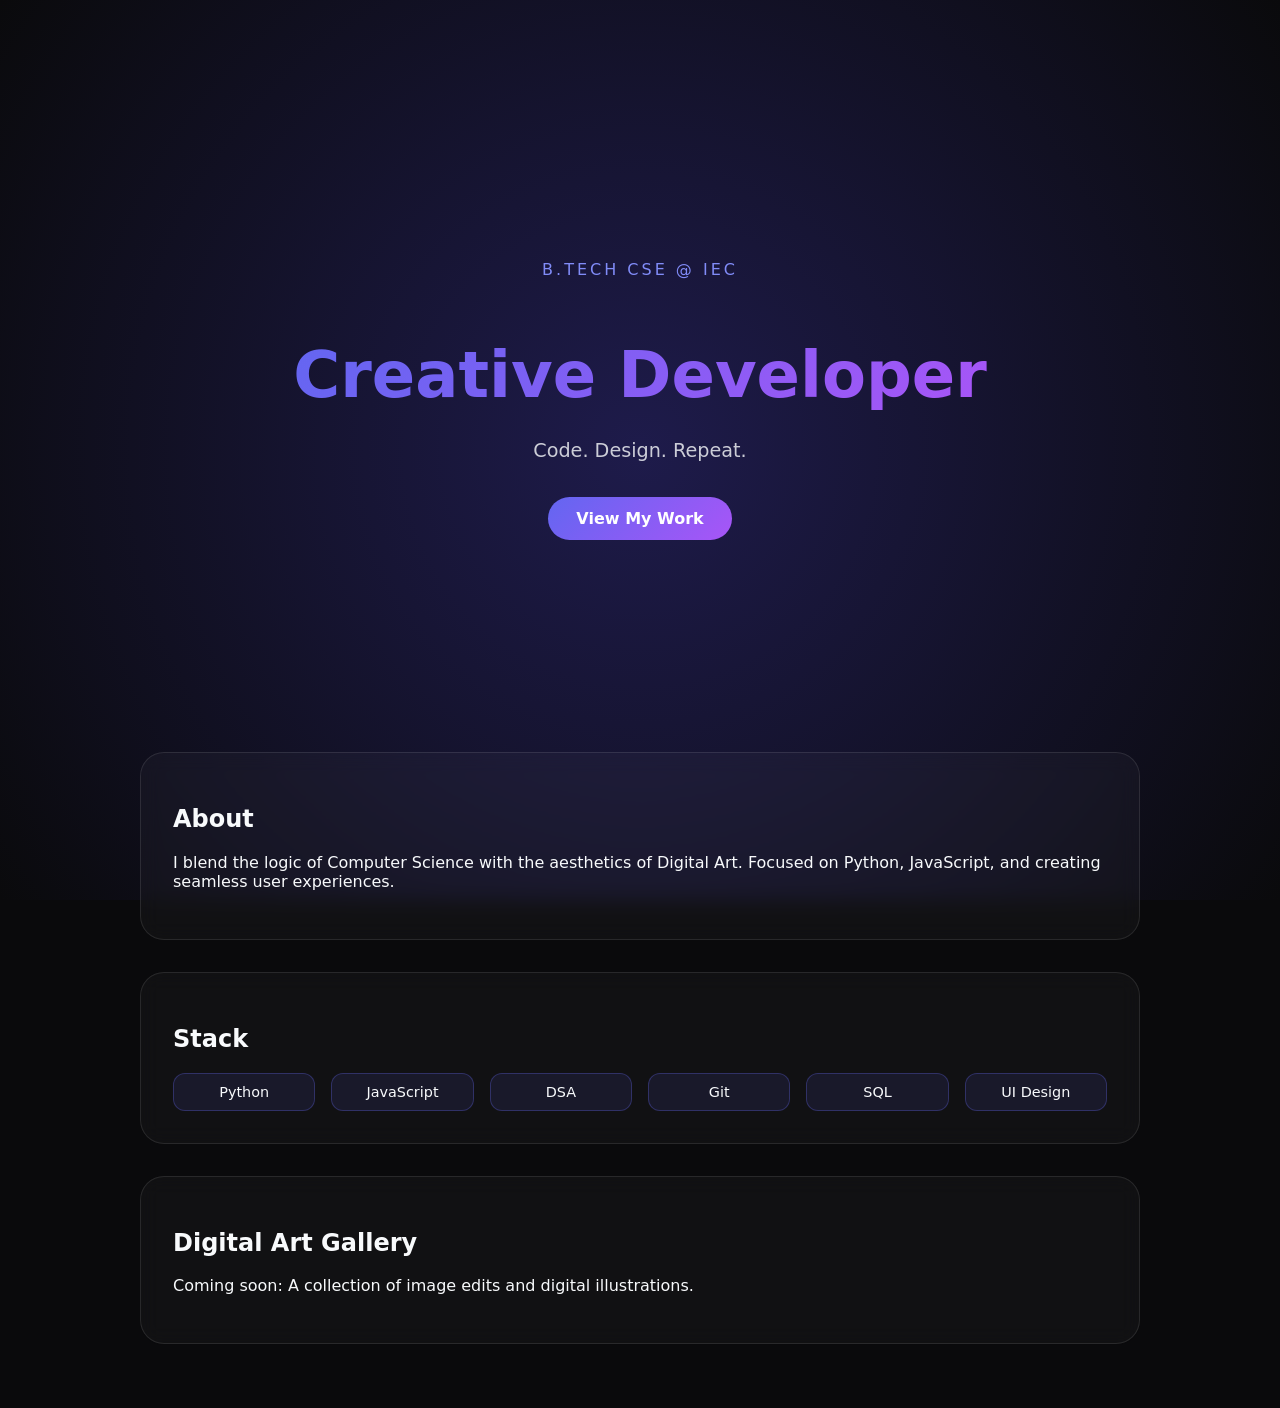
==== index.html @ 7556f7a5 "Create index.html" ====
<!DOCTYPE html>
<html lang="en">
<head>
    <meta charset="UTF-8">
    <meta name="viewport" content="width=device-width, initial-scale=1.0">
    <title>Portfolio | CSE & Digital Artist</title>
    <style>
        :root {
            --bg: #0a0a0c;
            --accent: linear-gradient(135deg, #6366f1 0%, #a855f7 100%);
            --glass: rgba(255, 255, 255, 0.03);
            --text: #f8fafc;
        }

        body {
            background-color: var(--bg);
            color: var(--text);
            font-family: 'Inter', system-ui, sans-serif;
            margin: 0;
            overflow-x: hidden;
        }

        /* Animated Background Mesh */
        .mesh {
            position: fixed;
            top: 0; left: 0; width: 100%; height: 100%;
            background: radial-gradient(circle at 50% 50%, #1e1b4b 0%, #0a0a0c 100%);
            z-index: -1;
        }

        .container {
            max-width: 1000px;
            margin: 0 auto;
            padding: 2rem;
        }

        /* Hero Section */
        header {
            height: 80vh;
            display: flex;
            flex-direction: column;
            justify-content: center;
            align-items: center;
            text-align: center;
        }

        h1 {
            font-size: 4rem;
            margin-bottom: 0.5rem;
            background: var(--accent);
            -webkit-background-clip: text;
            -webkit-text-fill-color: transparent;
        }

        /* Aesthetic Cards */
        .card {
            background: var(--glass);
            backdrop-filter: blur(10px);
            border: 1px solid rgba(255, 255, 255, 0.1);
            padding: 2rem;
            border-radius: 24px;
            margin-bottom: 2rem;
            transition: transform 0.3s ease;
            opacity: 0; /* For JS Animation */
            transform: translateY(30px);
        }

        .card.show {
            opacity: 1;
            transform: translateY(0);
        }

        .card:hover {
            transform: scale(1.02);
            border-color: #6366f1;
        }

        .skills-grid {
            display: grid;
            grid-template-columns: repeat(auto-fit, minmax(120px, 1fr));
            gap: 1rem;
        }

        .skill-node {
            background: rgba(99, 102, 241, 0.1);
            border: 1px solid rgba(99, 102, 241, 0.3);
            padding: 10px;
            text-align: center;
            border-radius: 12px;
            font-size: 0.9rem;
        }

        /* Buttons */
        .btn {
            background: var(--accent);
            color: white;
            padding: 12px 28px;
            border-radius: 30px;
            text-decoration: none;
            font-weight: bold;
            display: inline-block;
            margin-top: 1rem;
        }
    </style>
</head>
<body>

<div class="mesh"></div>

<div class="container">
    <header>
        <p style="text-transform: uppercase; letter-spacing: 3px; color: #818cf8;">B.Tech CSE @ IEC</p>
        <h1>Creative Developer</h1>
        <p style="font-size: 1.2rem; opacity: 0.8;">Code. Design. Repeat.</p>
        <a href="#work" class="btn">View My Work</a>
    </header>

    <section id="work">
        <div class="card">
            <h2>About</h2>
            <p>I blend the logic of Computer Science with the aesthetics of Digital Art. Focused on Python, JavaScript, and creating seamless user experiences.</p>
        </div>

        <div class="card">
            <h2>Stack</h2>
            <div class="skills-grid">
                <div class="skill-node">Python</div>
                <div class="skill-node">JavaScript</div>
                <div class="skill-node">DSA</div>
                <div class="skill-node">Git</div>
                <div class="skill-node">SQL</div>
                <div class="skill-node">UI Design</div>
            </div>
        </div>

        <div class="card">
            <h2>Digital Art Gallery</h2>
            <p>Coming soon: A collection of image edits and digital illustrations.</p>
        </div>
    </section>
</div>

<script>
    // Scroll Animation Logic
    const observer = new IntersectionObserver((entries) => {
        entries.forEach((entry) => {
            if (entry.isIntersecting) {
                entry.target.classList.add('show');
            }
        });
    });

    const hiddenElements = document.querySelectorAll('.card');
    hiddenElements.forEach((el) => observer.observe(el));
</script>

</body>
</html>
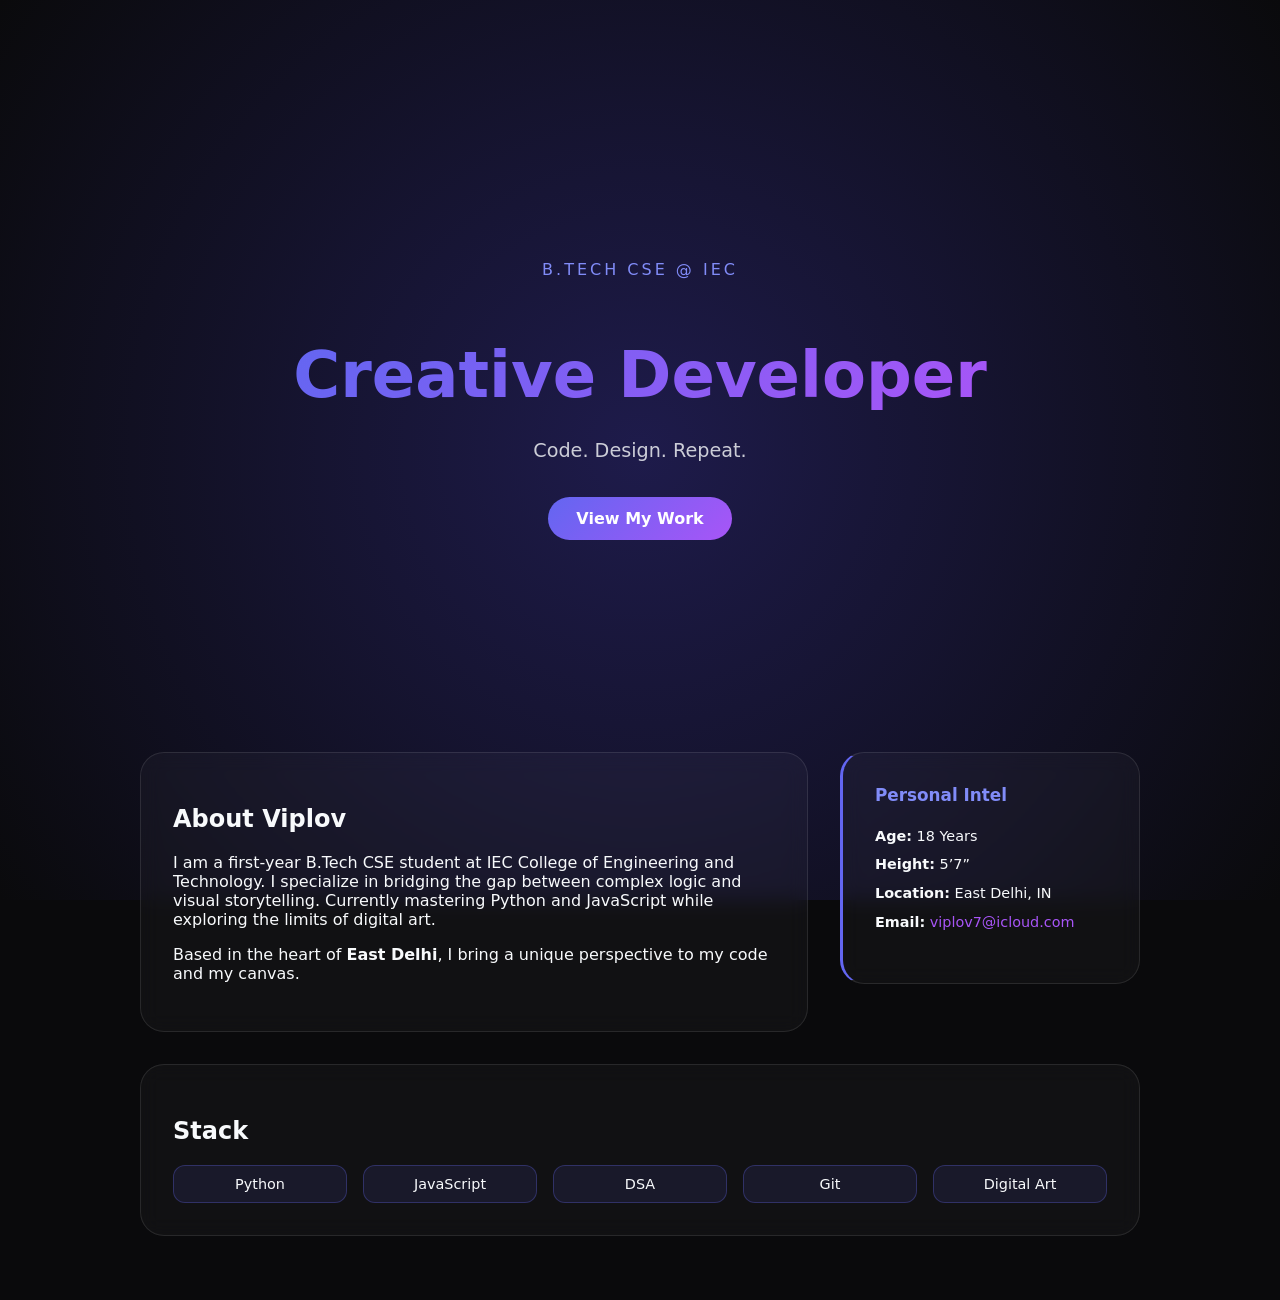
==== commit 88d80aac: "Update index.html" ====
--- a/index.html
+++ b/index.html
@@ -116,28 +116,37 @@
     </header>
 
     <section id="work">
+    <div style="display: grid; grid-template-columns: 1fr 300px; gap: 2rem; align-items: start;">
+        
         <div class="card">
-            <h2>About</h2>
-            <p>I blend the logic of Computer Science with the aesthetics of Digital Art. Focused on Python, JavaScript, and creating seamless user experiences.</p>
+            <h2>About Viplov</h2>
+            <p>I am a first-year B.Tech CSE student at IEC College of Engineering and Technology. I specialize in bridging the gap between complex logic and visual storytelling. Currently mastering Python and JavaScript while exploring the limits of digital art.</p>
+            <p>Based in the heart of <strong>East Delhi</strong>, I bring a unique perspective to my code and my canvas.</p>
         </div>
 
-        <div class="card">
-            <h2>Stack</h2>
-            <div class="skills-grid">
-                <div class="skill-node">Python</div>
-                <div class="skill-node">JavaScript</div>
-                <div class="skill-node">DSA</div>
-                <div class="skill-node">Git</div>
-                <div class="skill-node">SQL</div>
-                <div class="skill-node">UI Design</div>
-            </div>
+        <div class="card" style="font-size: 0.9rem; border-left: 3px solid #6366f1;">
+            <h3 style="margin-top: 0; color: #818cf8;">Personal Intel</h3>
+            <ul style="list-style: none; padding: 0; line-height: 2;">
+                <li><strong>Age:</strong> 18 Years</li>
+                <li><strong>Height:</strong> 5’7”</li>
+                <li><strong>Location:</strong> East Delhi, IN</li>
+                <li><strong>Email:</strong> <a href="mailto:viplov7@icloud.com" style="color: #a855f7; text-decoration: none;">viplov7@icloud.com</a></li>
+            </ul>
         </div>
+    </div>
 
-        <div class="card">
-            <h2>Digital Art Gallery</h2>
-            <p>Coming soon: A collection of image edits and digital illustrations.</p>
+    <div class="card">
+        <h2>Stack</h2>
+        <div class="skills-grid">
+            <div class="skill-node">Python</div>
+            <div class="skill-node">JavaScript</div>
+            <div class="skill-node">DSA</div>
+            <div class="skill-node">Git</div>
+            <div class="skill-node">Digital Art</div>
         </div>
-    </section>
+    </div>
+</section>
+
 </div>
 
 <script>
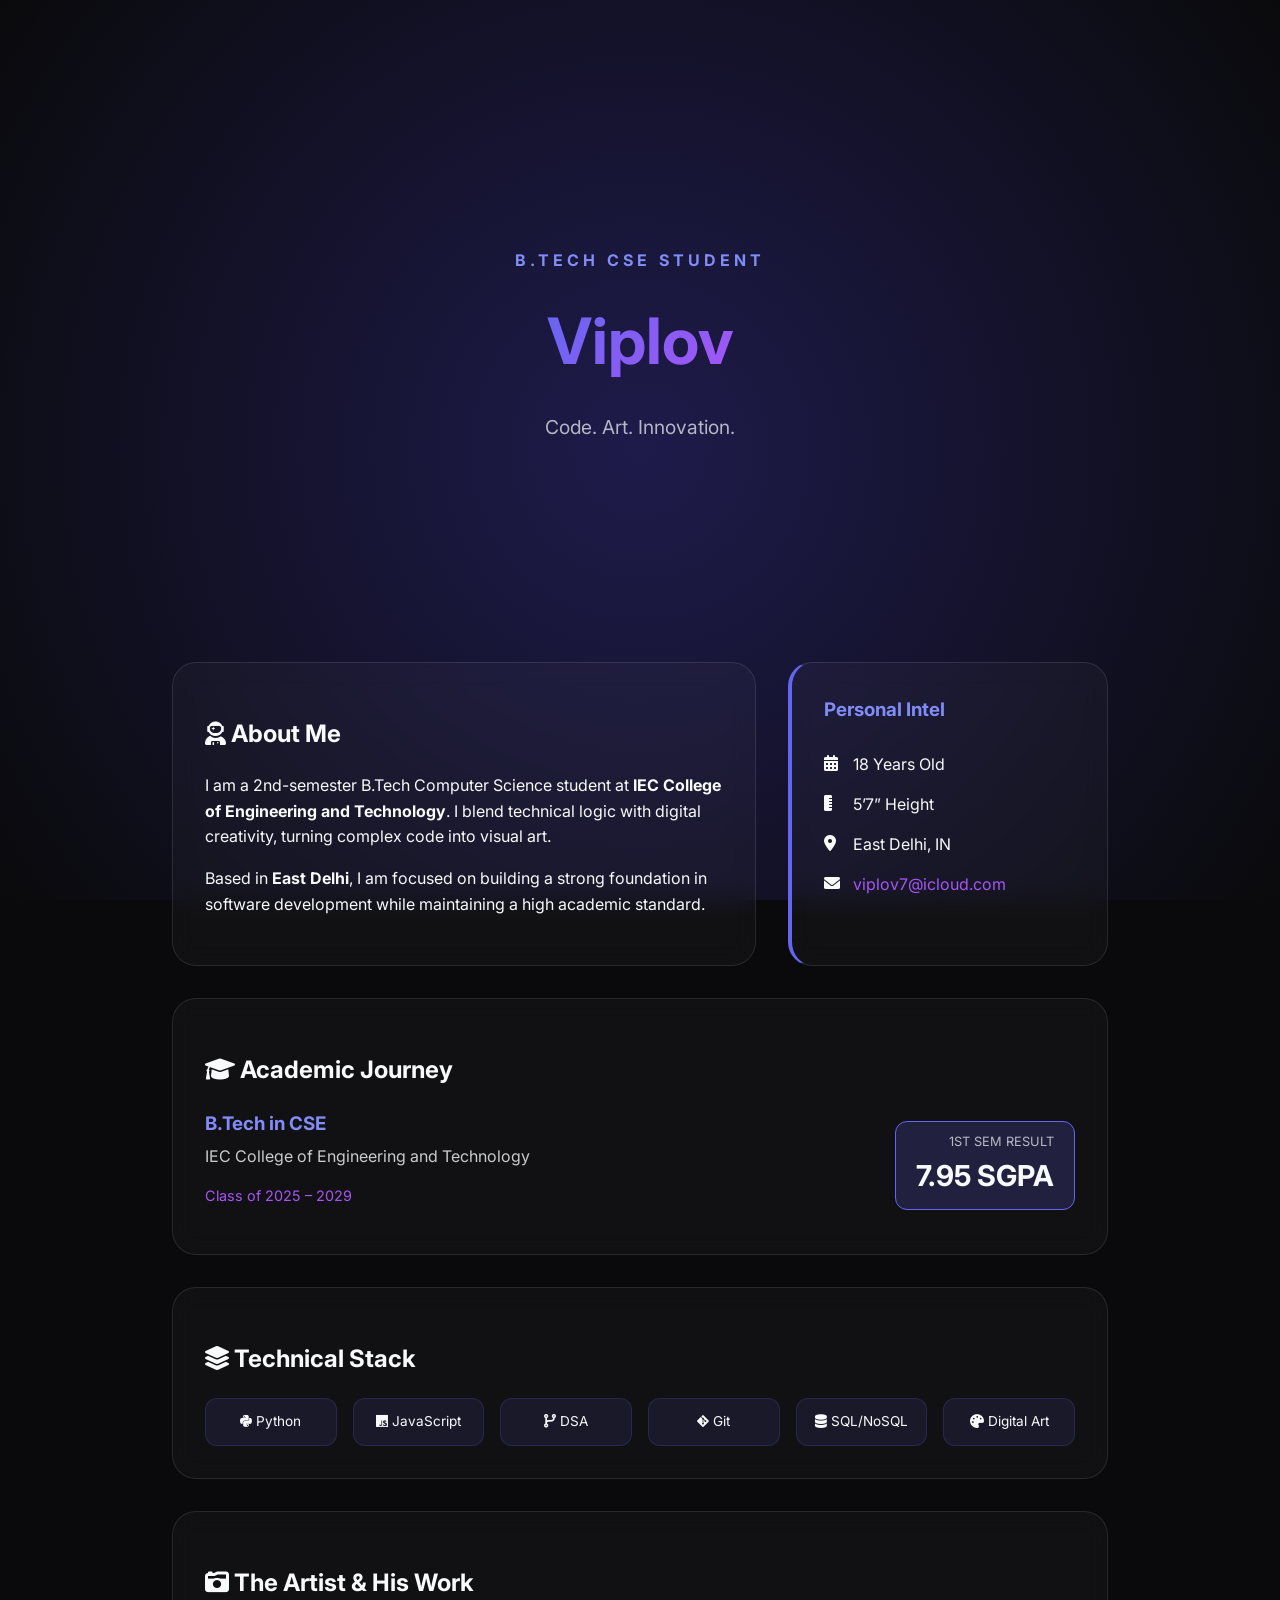
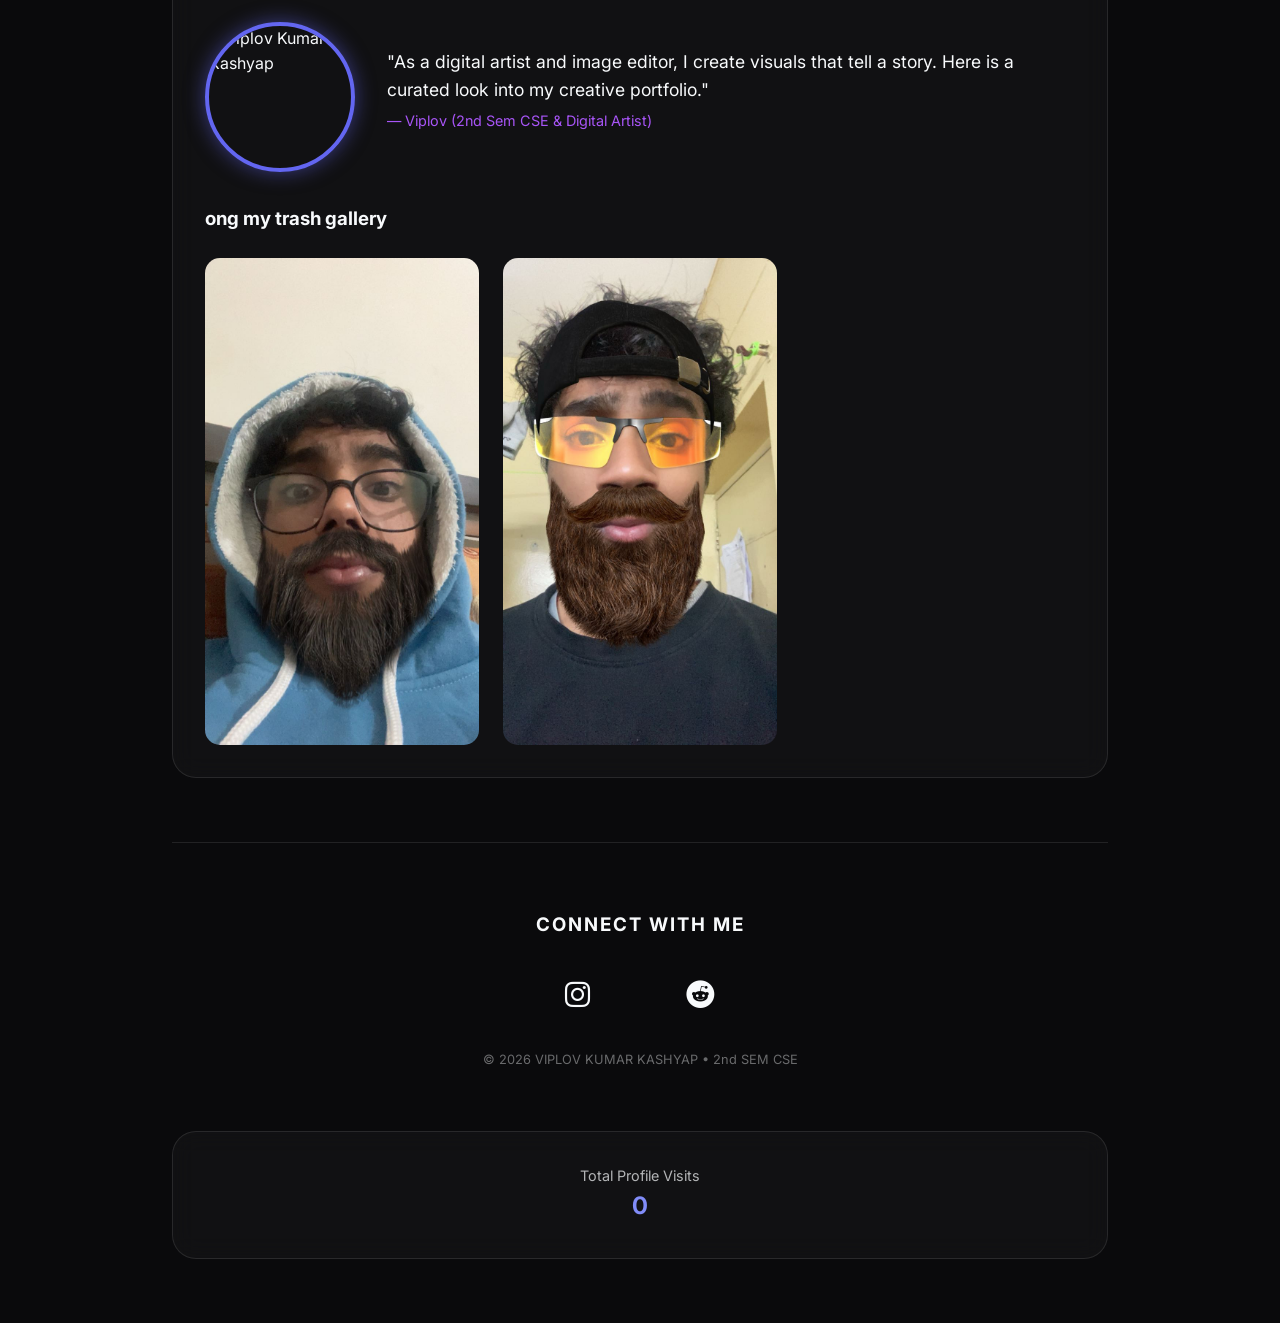
==== commit c6147869: "Update index.html" ====
--- a/index.html
+++ b/index.html
@@ -3,7 +3,10 @@
 <head>
     <meta charset="UTF-8">
     <meta name="viewport" content="width=device-width, initial-scale=1.0">
-    <title>Portfolio | CSE & Digital Artist</title>
+    <title>Viplov Kashyap | Portfolio</title>
+    <link rel="stylesheet" href="https://cdnjs.cloudflare.com/ajax/libs/font-awesome/6.0.0/css/all.min.css">
+    <link href="https://fonts.googleapis.com/css2?family=Inter:wght@300;400;700&display=swap" rel="stylesheet">
+    
     <style>
         :root {
             --bg: #0a0a0c;
@@ -12,15 +15,17 @@
             --text: #f8fafc;
         }
 
+        * { box-sizing: border-box; }
+
         body {
             background-color: var(--bg);
             color: var(--text);
-            font-family: 'Inter', system-ui, sans-serif;
+            font-family: 'Inter', sans-serif;
             margin: 0;
+            line-height: 1.6;
             overflow-x: hidden;
         }
 
-        /* Animated Background Mesh */
         .mesh {
             position: fixed;
             top: 0; left: 0; width: 100%; height: 100%;
@@ -34,9 +39,8 @@
             padding: 2rem;
         }
 
-        /* Hero Section */
         header {
-            height: 80vh;
+            height: 70vh;
             display: flex;
             flex-direction: column;
             justify-content: center;
@@ -45,23 +49,22 @@
         }
 
         h1 {
-            font-size: 4rem;
-            margin-bottom: 0.5rem;
+            font-size: clamp(2.5rem, 8vw, 4rem);
+            margin: 0;
             background: var(--accent);
             -webkit-background-clip: text;
             -webkit-text-fill-color: transparent;
         }
 
-        /* Aesthetic Cards */
         .card {
             background: var(--glass);
-            backdrop-filter: blur(10px);
+            backdrop-filter: blur(12px);
             border: 1px solid rgba(255, 255, 255, 0.1);
             padding: 2rem;
             border-radius: 24px;
             margin-bottom: 2rem;
-            transition: transform 0.3s ease;
-            opacity: 0; /* For JS Animation */
+            transition: all 0.3s ease;
+            opacity: 0;
             transform: translateY(30px);
         }
 
@@ -71,35 +74,57 @@
         }
 
         .card:hover {
-            transform: scale(1.02);
-            border-color: #6366f1;
+            border-color: rgba(99, 102, 241, 0.5);
+            box-shadow: 0 10px 30px rgba(0,0,0,0.5);
+        }
+
+        .grid-split {
+            display: grid;
+            grid-template-columns: 1fr 320px;
+            gap: 2rem;
         }
 
         .skills-grid {
             display: grid;
-            grid-template-columns: repeat(auto-fit, minmax(120px, 1fr));
+            grid-template-columns: repeat(auto-fit, minmax(110px, 1fr));
             gap: 1rem;
+            margin-top: 1rem;
         }
 
         .skill-node {
             background: rgba(99, 102, 241, 0.1);
-            border: 1px solid rgba(99, 102, 241, 0.3);
-            padding: 10px;
+            border: 1px solid rgba(99, 102, 241, 0.2);
+            padding: 12px;
             text-align: center;
             border-radius: 12px;
-            font-size: 0.9rem;
-        }
-
-        /* Buttons */
-        .btn {
-            background: var(--accent);
-            color: white;
-            padding: 12px 28px;
-            border-radius: 30px;
+            font-size: 0.85rem;
+        }
+
+        .art-grid {
+            display: grid;
+            grid-template-columns: repeat(auto-fill, minmax(220px, 1fr));
+            gap: 1.5rem;
+            margin-top: 1.5rem;
+        }
+
+        .art-item {
+            width: 100%;
+            border-radius: 15px;
+            transition: transform 0.4s cubic-bezier(0.175, 0.885, 0.32, 1.275);
+            cursor: pointer;
+        }
+
+        .art-item:hover { transform: scale(1.05); }
+
+        footer a {
+            color: var(--text);
+            font-size: 1.8rem;
+            transition: 0.3s;
             text-decoration: none;
-            font-weight: bold;
-            display: inline-block;
-            margin-top: 1rem;
+        }
+
+        @media (max-width: 768px) {
+            .grid-split { grid-template-columns: 1fr; }
         }
     </style>
 </head>
@@ -109,59 +134,115 @@
 
 <div class="container">
     <header>
-        <p style="text-transform: uppercase; letter-spacing: 3px; color: #818cf8;">B.Tech CSE @ IEC</p>
-        <h1>Creative Developer</h1>
-        <p style="font-size: 1.2rem; opacity: 0.8;">Code. Design. Repeat.</p>
-        <a href="#work" class="btn">View My Work</a>
+        <p style="text-transform: uppercase; letter-spacing: 4px; color: #818cf8; font-weight: bold;">B.Tech CSE Student</p>
+        <h1>Viplov</h1>
+        <p style="font-size: 1.2rem; opacity: 0.7;">Code. Art. Innovation.</p>
     </header>
 
     <section id="work">
-    <div style="display: grid; grid-template-columns: 1fr 300px; gap: 2rem; align-items: start;">
+        <div class="grid-split">
+            <div class="card">
+                <h2><i class="fas fa-user-astronaut"></i> About Me</h2>
+                <p>I am a 2nd-semester B.Tech Computer Science student at <strong>IEC College of Engineering and Technology</strong>. I blend technical logic with digital creativity, turning complex code into visual art.</p>
+                <p>Based in <strong>East Delhi</strong>, I am focused on building a strong foundation in software development while maintaining a high academic standard.</p>
+            </div>
+
+            <div class="card" style="border-left: 4px solid #6366f1;">
+                <h3 style="margin-top: 0; color: #818cf8;">Personal Intel</h3>
+                <ul style="list-style: none; padding: 0; line-height: 2.5;">
+                    <li><i class="fas fa-calendar-alt" style="width: 25px;"></i> 18 Years Old</li>
+                    <li><i class="fas fa-ruler-vertical" style="width: 25px;"></i> 5’7” Height</li>
+                    <li><i class="fas fa-map-marker-alt" style="width: 25px;"></i> East Delhi, IN</li>
+                    <li><i class="fas fa-envelope" style="width: 25px;"></i> <a href="mailto:viplov7@icloud.com" style="color: #a855f7; text-decoration: none;">viplov7@icloud.com</a></li>
+                </ul>
+            </div>
+        </div>
+
+        <div class="card">
+            <h2><i class="fas fa-graduation-cap"></i> Academic Journey</h2>
+            <div style="display: flex; justify-content: space-between; align-items: center; flex-wrap: wrap; gap: 1rem;">
+                <div>
+                    <h3 style="margin: 0; color: #818cf8;">B.Tech in CSE</h3>
+                    <p style="margin: 5px 0; opacity: 0.8;">IEC College of Engineering and Technology</p>
+                    <p style="font-size: 0.9rem; color: #a855f7;">Class of 2025 – 2029</p>
+                </div>
+                <div style="text-align: right;">
+                    <div style="background: rgba(99, 102, 241, 0.2); border: 1px solid #6366f1; padding: 10px 20px; border-radius: 12px;">
+                        <span style="display: block; font-size: 0.8rem; text-transform: uppercase; opacity: 0.7;">1st Sem Result</span>
+                        <strong style="font-size: 1.8rem;">7.95 SGPA</strong>
+                    </div>
+                </div>
+            </div>
+        </div>
+
+        <div class="card">
+            <h2><i class="fas fa-layer-group"></i> Technical Stack</h2>
+            <div class="skills-grid">
+                <div class="skill-node"><i class="fab fa-python"></i> Python</div>
+                <div class="skill-node"><i class="fab fa-js"></i> JavaScript</div>
+                <div class="skill-node"><i class="fas fa-code-branch"></i> DSA</div>
+                <div class="skill-node"><i class="fab fa-git-alt"></i> Git</div>
+                <div class="skill-node"><i class="fas fa-database"></i> SQL/NoSQL</div>
+                <div class="skill-node"><i class="fas fa-palette"></i> Digital Art</div>
+            </div>
+        </div>
+
+        <div class="card">
+        <h2><i class="fas fa-camera-retro"></i> The Artist & His Work</h2>
+    
+        <div style="display: flex; align-items: center; gap: 2rem; margin-bottom: 2rem; flex-wrap: wrap;">
+        <img src="images/viplov-photo.jpg" alt="Viplov Kumar Kashyap" style="width: 150px; height: 150px; border-radius: 50%; object-fit: cover; border: 4px solid #6366f1; box-shadow: 0 0 20px rgba(99, 102, 241, 0.5);">
         
-        <div class="card">
-            <h2>About Viplov</h2>
-            <p>I am a first-year B.Tech CSE student at IEC College of Engineering and Technology. I specialize in bridging the gap between complex logic and visual storytelling. Currently mastering Python and JavaScript while exploring the limits of digital art.</p>
-            <p>Based in the heart of <strong>East Delhi</strong>, I bring a unique perspective to my code and my canvas.</p>
-        </div>
-
-        <div class="card" style="font-size: 0.9rem; border-left: 3px solid #6366f1;">
-            <h3 style="margin-top: 0; color: #818cf8;">Personal Intel</h3>
-            <ul style="list-style: none; padding: 0; line-height: 2;">
-                <li><strong>Age:</strong> 18 Years</li>
-                <li><strong>Height:</strong> 5’7”</li>
-                <li><strong>Location:</strong> East Delhi, IN</li>
-                <li><strong>Email:</strong> <a href="mailto:viplov7@icloud.com" style="color: #a855f7; text-decoration: none;">viplov7@icloud.com</a></li>
-            </ul>
-        </div>
-    </div>
-
-    <div class="card">
-        <h2>Stack</h2>
-        <div class="skills-grid">
-            <div class="skill-node">Python</div>
-            <div class="skill-node">JavaScript</div>
-            <div class="skill-node">DSA</div>
-            <div class="skill-node">Git</div>
-            <div class="skill-node">Digital Art</div>
-        </div>
-    </div>
-</section>
-
+        <div style="flex: 1; min-width: 250px;">
+            <p style="margin: 0; font-size: 1.1rem;">"As a digital artist and image editor, I create visuals that tell a story. Here is a curated look into my creative portfolio."</p>
+            <p style="font-size: 0.9rem; color: #a855f7; margin-top: 5px;">— Viplov (2nd Sem CSE & Digital Artist)</p>
+        </div>
+        </div>
+
+    <h3>ong my trash gallery</h3>
+    <div class="art-grid">
+        <img src="images/artwork1.jpg" alt="Artwork 1" class="art-item">
+        <img src="images/artwork2.jpg" alt="Artwork 2" class="art-item">
+        </div>
 </div>
 
+    </section>
+
+    <footer style="margin-top: 4rem; padding-bottom: 3rem; text-align: center; border-top: 1px solid rgba(255,255,255,0.1); padding-top: 3rem;">
+        <h3 style="margin-bottom: 2rem; letter-spacing: 2px;">CONNECT WITH ME</h3>
+        <div style="display: flex; justify-content: center; gap: 3rem;">
+            <a href="https://www.instagram.com/vis6u" target="_blank" onmouseover="this.style.color='#e1306c'" onmouseout="this.style.color='#f8fafc'"><i class="fab fa-instagram"></i></a>
+            <a href="https://x.com/vishuk30" target="_blank" onmouseover="this.style.color='#1da1f2'" onmouseout="this.style.color='#f8fafc'"><i class="fab fa-x-twitter"></i></a>
+            <a href="https://www.reddit.com/u/vishu0777" target="_blank" onmouseover="this.style.color='#ff4500'" onmouseout="this.style.color='#f8fafc'"><i class="fab fa-reddit"></i></a>
+        </div>
+        <p style="margin-top: 2rem; font-size: 0.8rem; opacity: 0.4;">© 2026 VIPLOV KUMAR KASHYAP • 2nd SEM CSE</p>
+    </footer>
+    
+    <div class="card" style="text-align: center;">
+    <p style="opacity: 0.7; font-size: 0.9rem; margin: 0;">Total Profile Visits</p>
+    <h2 id="count" style="margin: 0; color: #818cf8;">0</h2>
+</div>
+
+</div>
+
 <script>
-    // Scroll Animation Logic
+    // Smooth fade-in animation on scroll
     const observer = new IntersectionObserver((entries) => {
         entries.forEach((entry) => {
             if (entry.isIntersecting) {
                 entry.target.classList.add('show');
             }
         });
-    });
-
-    const hiddenElements = document.querySelectorAll('.card');
-    hiddenElements.forEach((el) => observer.observe(el));
+    }, { threshold: 0.1 });
+
+    document.querySelectorAll('.card').forEach((el) => observer.observe(el));
 </script>
+<script>
+    function cb(response) {
+        document.getElementById('count').innerText = response.value;
+    }
+</script>
+<script async src="https://api.countapi.xyz/hit/viplovk.github.io/visits?callback=cb"></script>
 
 </body>
 </html>
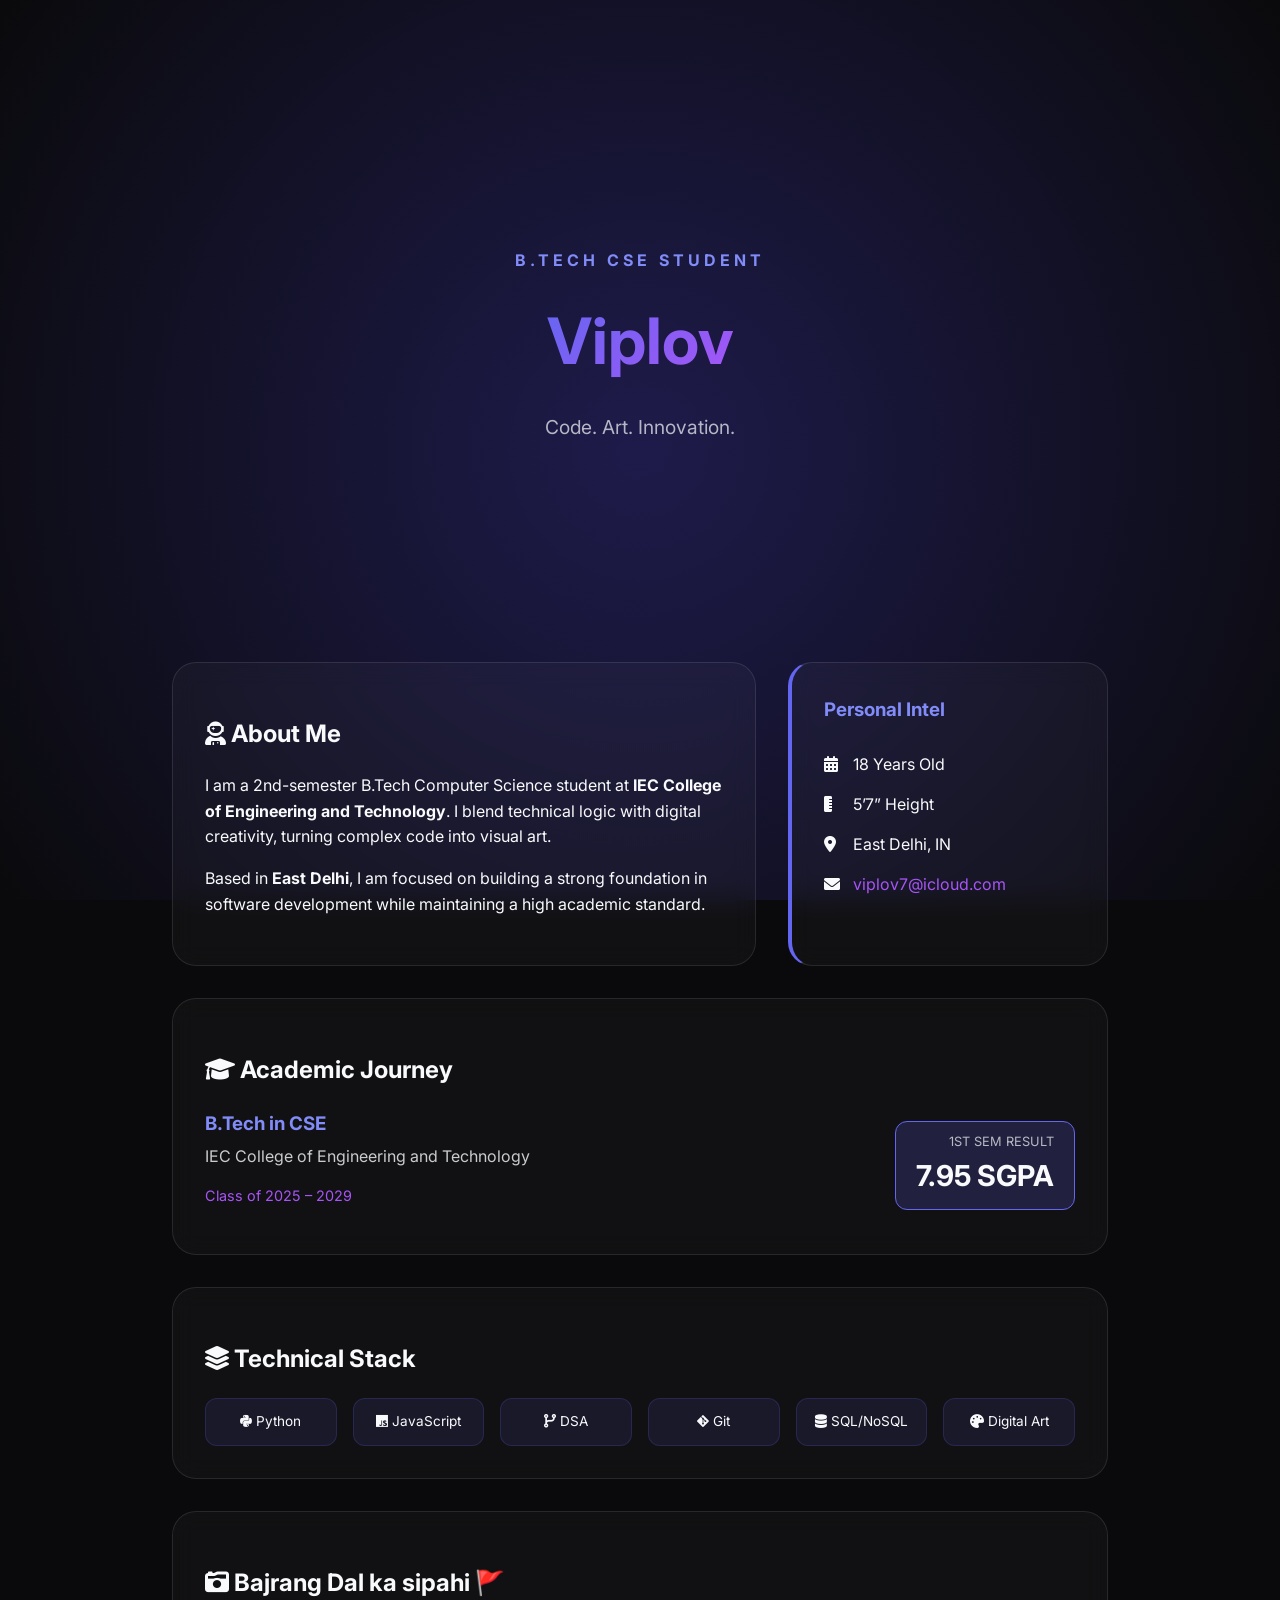
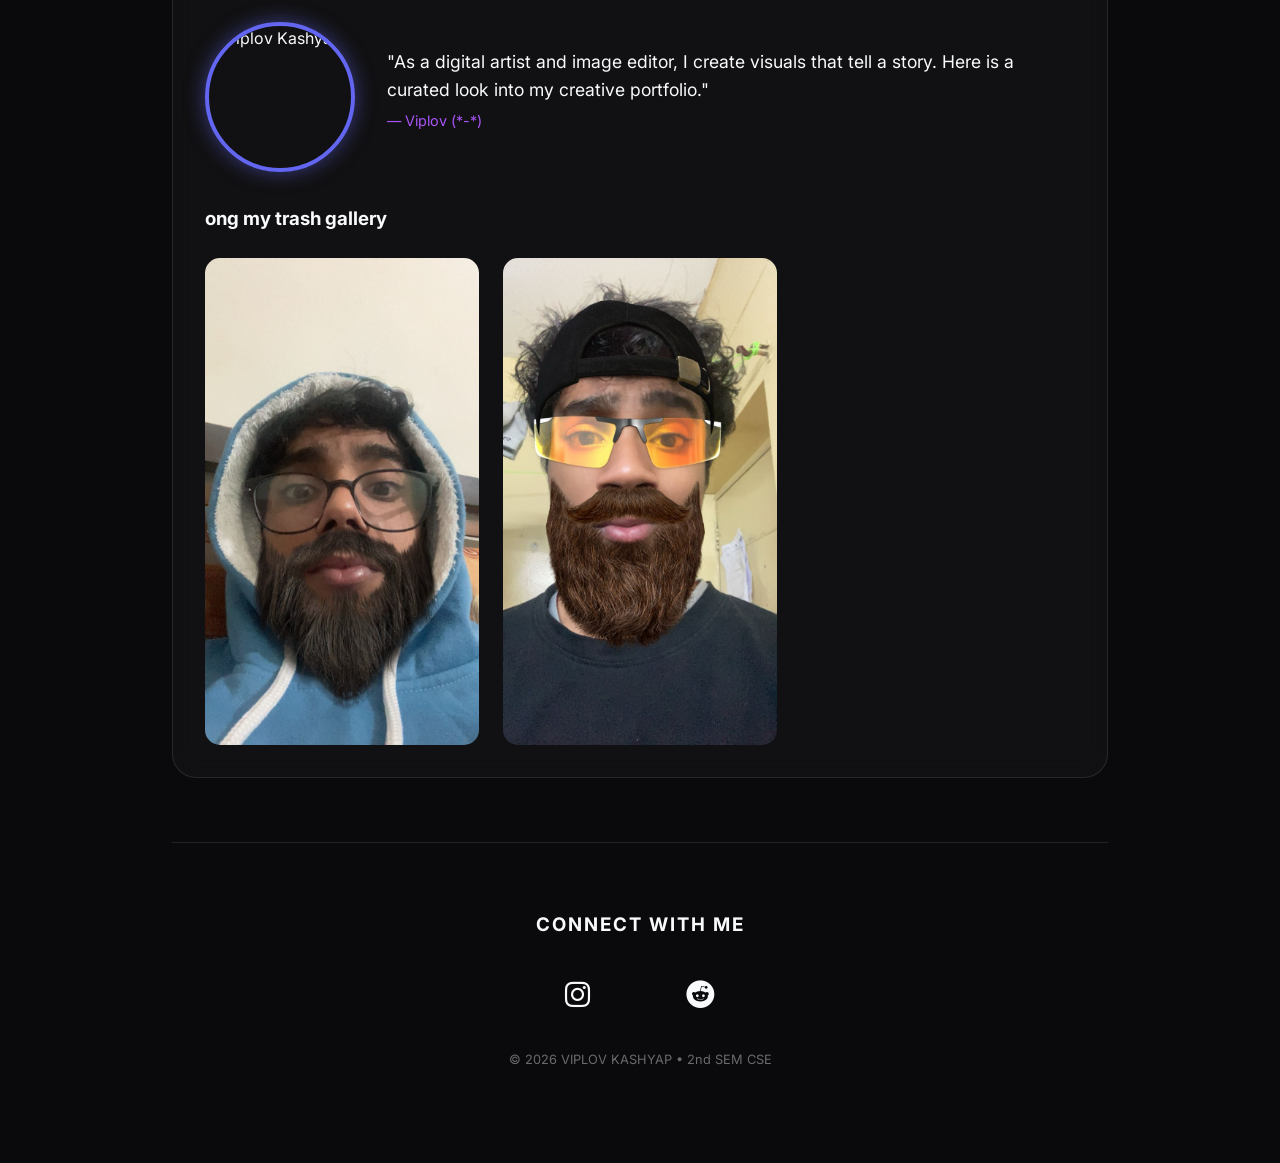
==== commit e3641315: "Update index.html" ====
--- a/index.html
+++ b/index.html
@@ -188,14 +188,14 @@
         </div>
 
         <div class="card">
-        <h2><i class="fas fa-camera-retro"></i> The Artist & His Work</h2>
+        <h2><i class="fas fa-camera-retro"></i> Bajrang Dal ka sipahi 🚩</h2>
     
         <div style="display: flex; align-items: center; gap: 2rem; margin-bottom: 2rem; flex-wrap: wrap;">
-        <img src="images/viplov-photo.jpg" alt="Viplov Kumar Kashyap" style="width: 150px; height: 150px; border-radius: 50%; object-fit: cover; border: 4px solid #6366f1; box-shadow: 0 0 20px rgba(99, 102, 241, 0.5);">
+        <img src="images/viplov-photo.jpg" alt="Viplov Kashyap" style="width: 150px; height: 150px; border-radius: 50%; object-fit: cover; border: 4px solid #6366f1; box-shadow: 0 0 20px rgba(99, 102, 241, 0.5);">
         
         <div style="flex: 1; min-width: 250px;">
             <p style="margin: 0; font-size: 1.1rem;">"As a digital artist and image editor, I create visuals that tell a story. Here is a curated look into my creative portfolio."</p>
-            <p style="font-size: 0.9rem; color: #a855f7; margin-top: 5px;">— Viplov (2nd Sem CSE & Digital Artist)</p>
+            <p style="font-size: 0.9rem; color: #a855f7; margin-top: 5px;">— Viplov (*-*)</p>
         </div>
         </div>
 
@@ -215,13 +215,9 @@
             <a href="https://x.com/vishuk30" target="_blank" onmouseover="this.style.color='#1da1f2'" onmouseout="this.style.color='#f8fafc'"><i class="fab fa-x-twitter"></i></a>
             <a href="https://www.reddit.com/u/vishu0777" target="_blank" onmouseover="this.style.color='#ff4500'" onmouseout="this.style.color='#f8fafc'"><i class="fab fa-reddit"></i></a>
         </div>
-        <p style="margin-top: 2rem; font-size: 0.8rem; opacity: 0.4;">© 2026 VIPLOV KUMAR KASHYAP • 2nd SEM CSE</p>
+        <p style="margin-top: 2rem; font-size: 0.8rem; opacity: 0.4;">© 2026 VIPLOV KASHYAP • 2nd SEM CSE</p>
     </footer>
     
-    <div class="card" style="text-align: center;">
-    <p style="opacity: 0.7; font-size: 0.9rem; margin: 0;">Total Profile Visits</p>
-    <h2 id="count" style="margin: 0; color: #818cf8;">0</h2>
-</div>
 
 </div>
 
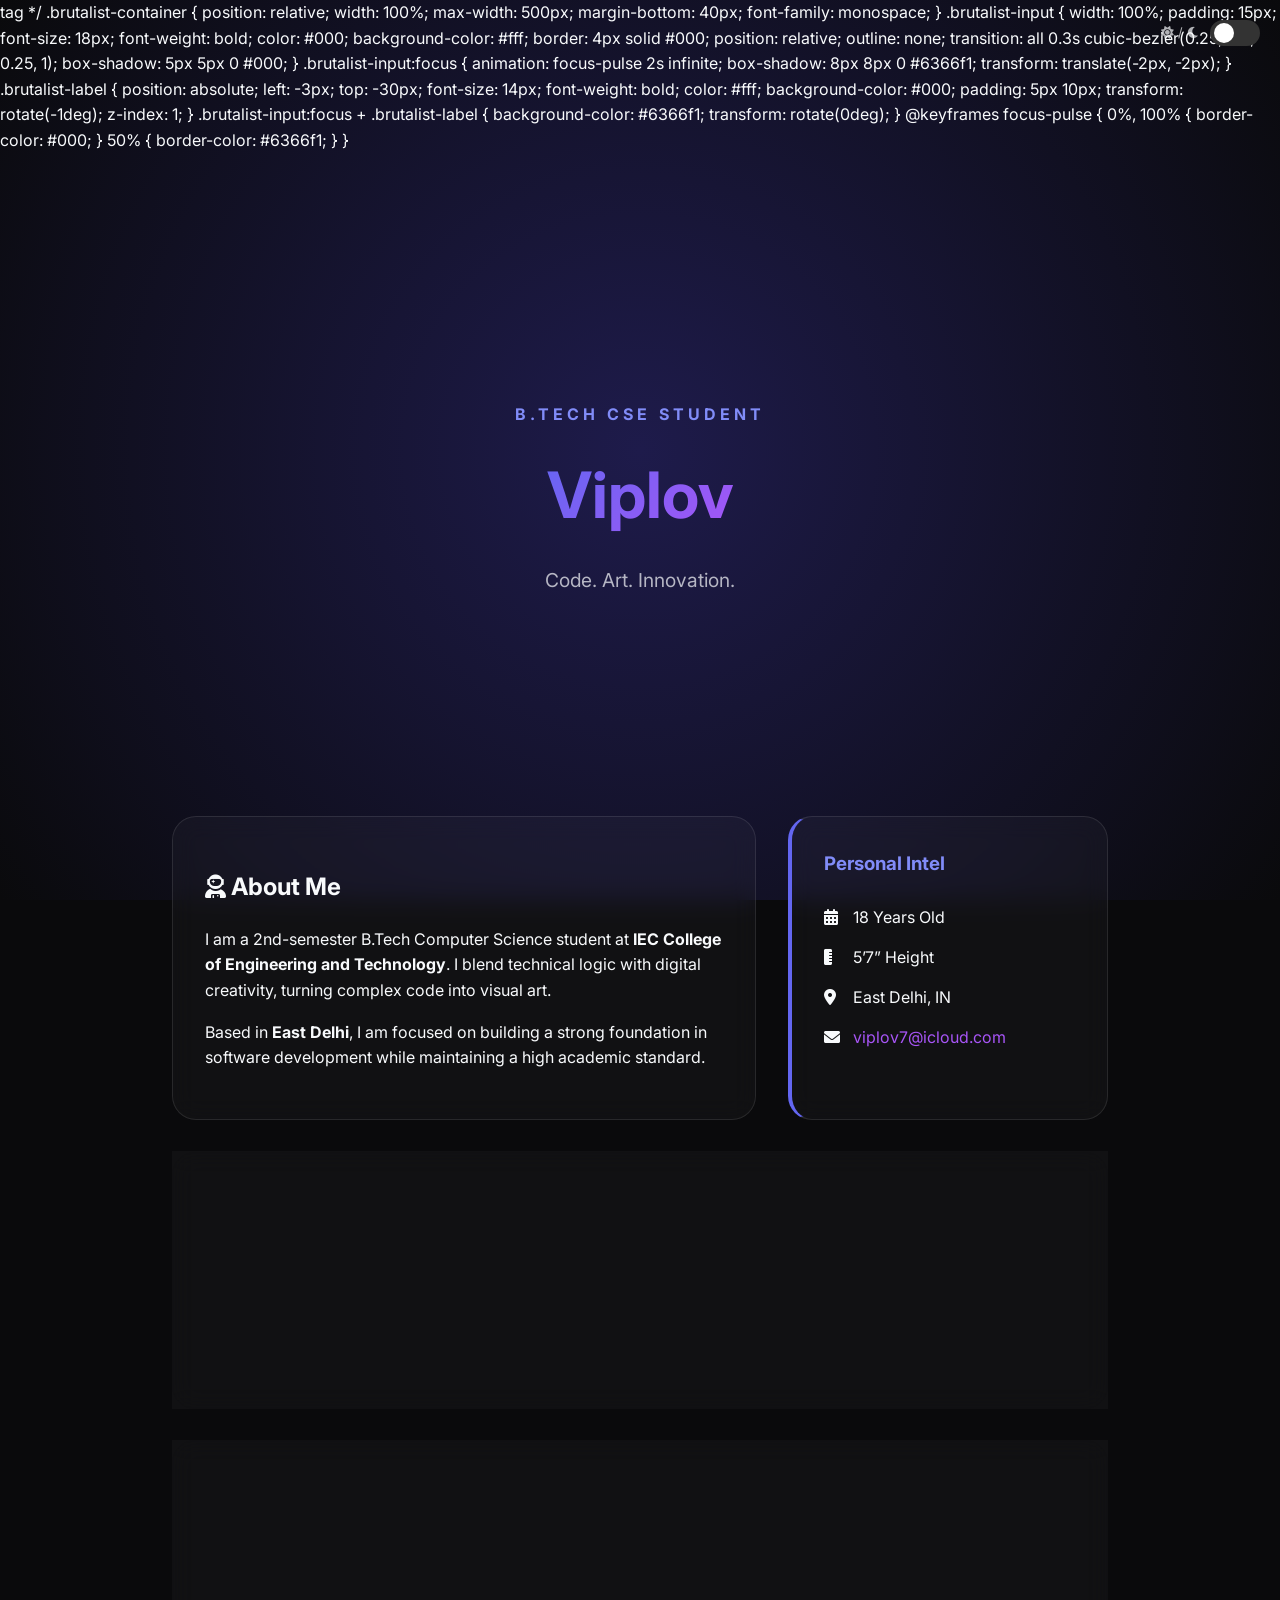
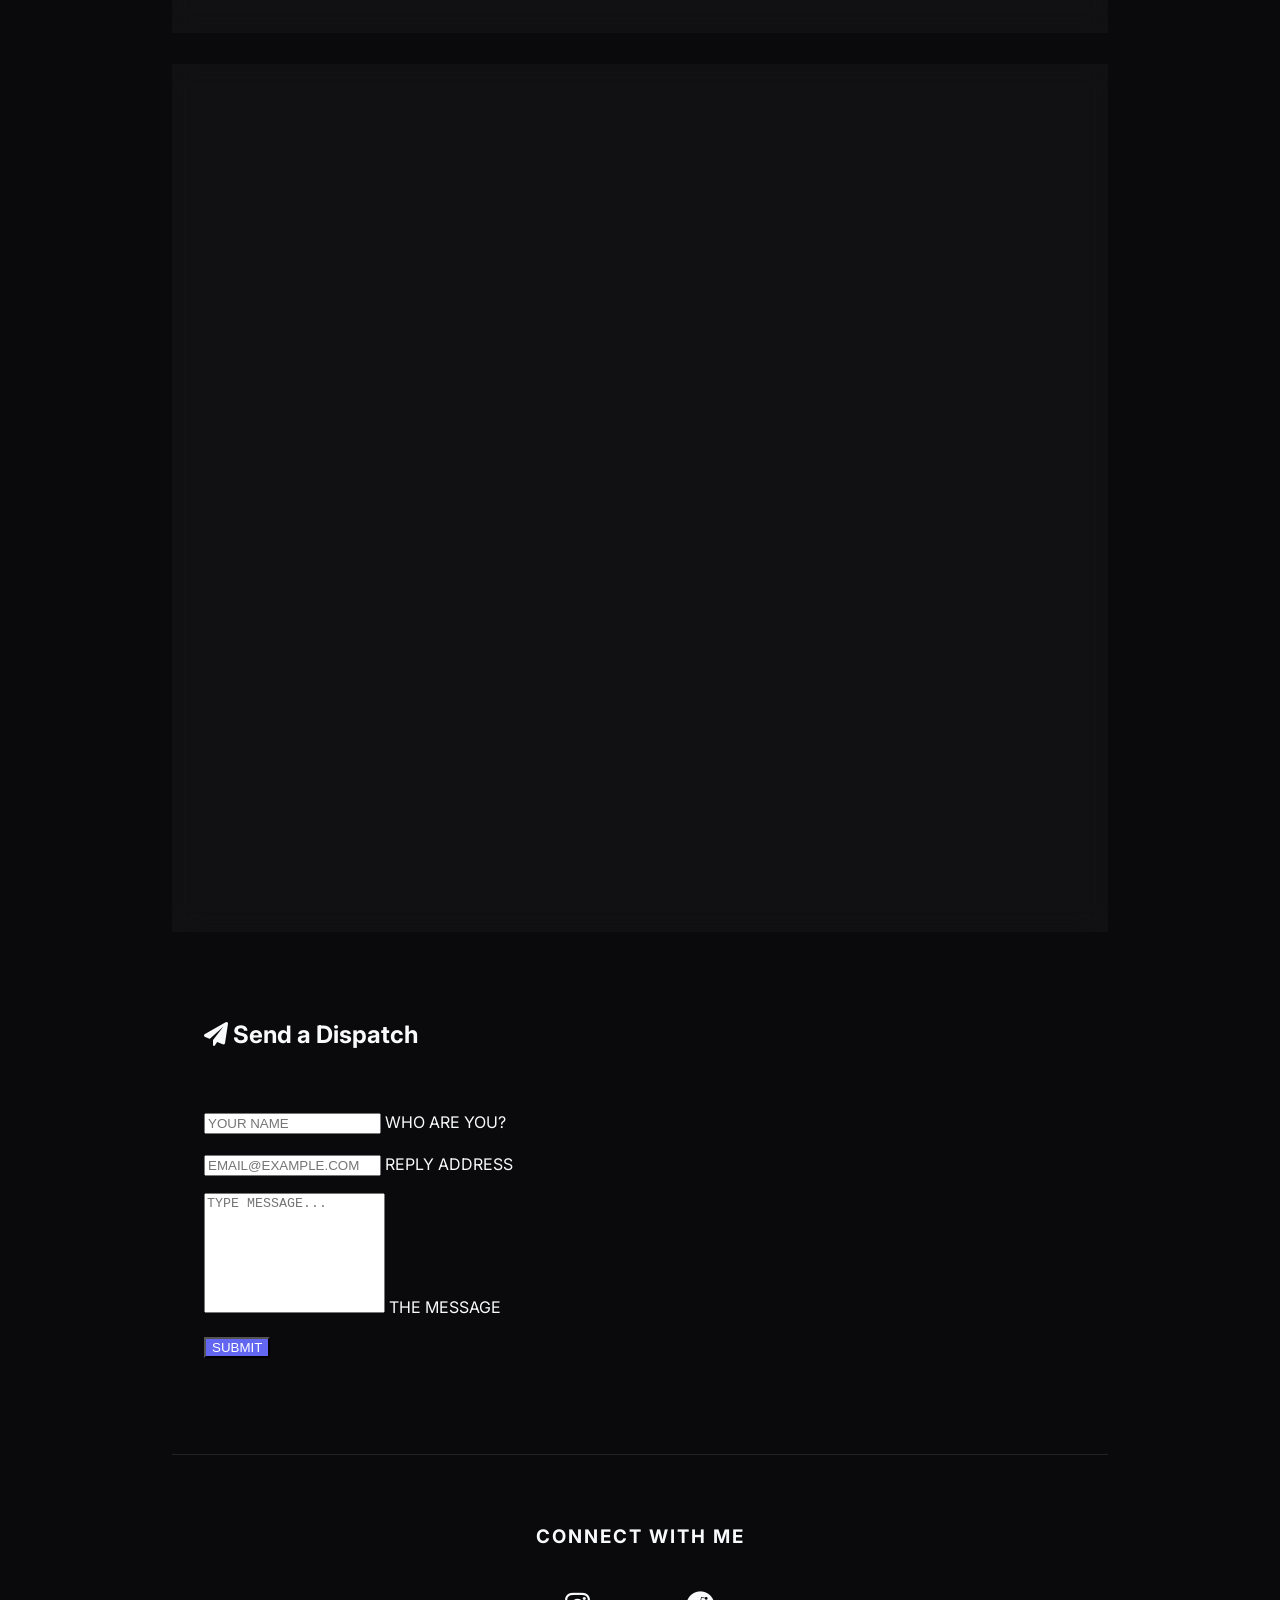
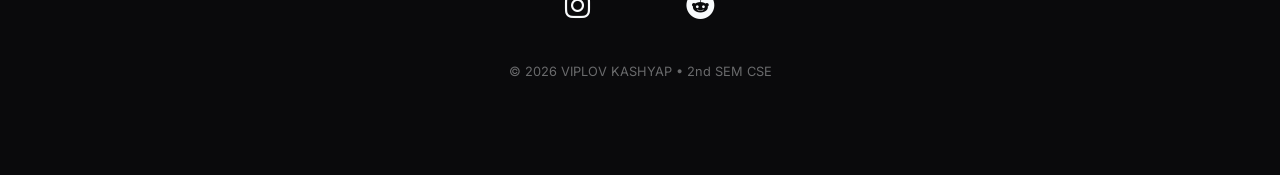
==== commit 72b09db7: "Update index.html" ====
--- a/index.html
+++ b/index.html
@@ -8,6 +8,66 @@
     <link href="https://fonts.googleapis.com/css2?family=Inter:wght@300;400;700&display=swap" rel="stylesheet">
     
     <style>
+    
+        /* Position the toggle in the top right */
+        .theme-switch-wrapper {
+          position: fixed;
+          top: 20px;
+          right: 20px;
+          z-index: 1000;
+          display: flex;
+          align-items: center;
+          gap: 10px;
+        }
+        
+        /* Adjusted Uiverse Toggle - Horizontal & Small */
+        .toggle {
+          width: 50px;
+          height: 26px;
+          background-color: #333;
+          border-radius: 50px;
+          cursor: pointer;
+          display: flex;
+          align-items: center;
+          padding: 0 4px;
+          transition: background-color 300ms;
+          position: relative;
+        }
+        
+        .toggle__circle {
+          width: 20px;
+          height: 20px;
+          background-color: white;
+          border-radius: 50%;
+          transition: transform 300ms ease-in-out;
+        }
+        
+        #check:checked + .toggle {
+          background-color: #6366f1; /* Your accent color */
+        }
+        
+        #check:checked + .toggle > .toggle__circle {
+          transform: translateX(22px);
+        }
+        
+        /* Light Mode Color Variables */
+        body.light-mode {
+            --bg: #f8fafc;
+            --text: #0f172a;
+            --glass: rgba(0, 0, 0, 0.05);
+        }
+        
+        body.light-mode .mesh {
+            background: radial-gradient(circle at 50% 50%, #e2e8f0 0%, #f8fafc 100%);
+        }
+        
+        body.light-mode .card {
+            border: 1px solid rgba(0, 0, 0, 0.1);
+            color: #1e293b;
+        }
+
+        
+        
         :root {
             --bg: #0a0a0c;
             --accent: linear-gradient(135deg, #6366f1 0%, #a855f7 100%);
@@ -126,9 +186,72 @@
         @media (max-width: 768px) {
             .grid-split { grid-template-columns: 1fr; }
         }
+        
+        
+        
+                    /* Add this before your </style> tag */
+            .brutalist-container {
+              position: relative;
+              width: 100%;
+              max-width: 500px;
+              margin-bottom: 40px;
+              font-family: monospace;
+            }
+            
+            .brutalist-input {
+              width: 100%;
+              padding: 15px;
+              font-size: 18px;
+              font-weight: bold;
+              color: #000;
+              background-color: #fff;
+              border: 4px solid #000;
+              position: relative;
+              outline: none;
+              transition: all 0.3s cubic-bezier(0.25, 0.8, 0.25, 1);
+              box-shadow: 5px 5px 0 #000;
+            }
+            
+            .brutalist-input:focus {
+              animation: focus-pulse 2s infinite;
+              box-shadow: 8px 8px 0 #6366f1;
+              transform: translate(-2px, -2px);
+            }
+            
+            .brutalist-label {
+              position: absolute;
+              left: -3px;
+              top: -30px;
+              font-size: 14px;
+              font-weight: bold;
+              color: #fff;
+              background-color: #000;
+              padding: 5px 10px;
+              transform: rotate(-1deg);
+              z-index: 1;
+            }
+            
+            .brutalist-input:focus + .brutalist-label {
+              background-color: #6366f1;
+              transform: rotate(0deg);
+            }
+            
+            @keyframes focus-pulse {
+              0%, 100% { border-color: #000; }
+              50% { border-color: #6366f1; }
+            }
+
     </style>
 </head>
 <body>
+    <div class="theme-switch-wrapper">
+    <span style="font-size: 0.8rem; opacity: 0.7;"><i class="fas fa-sun"></i> / <i class="fas fa-moon"></i></span>
+    <input hidden="" id="check" name="check" type="checkbox">
+    <label class="toggle" for="check">
+        <div class="toggle__circle"></div>
+    </label>
+</div>
+
 
 <div class="mesh"></div>
 
@@ -206,6 +329,33 @@
         </div>
 </div>
 
+            <div class="card" style="background: transparent; border: none; backdrop-filter: none; opacity: 1; transform: none;">
+                <h2 style="margin-bottom: 3.5rem;"><i class="fas fa-paper-plane"></i> Send a Dispatch</h2>
+                
+                <form action="https://formspree.io/f/mqenkqbg" method="POST" style="display: flex; flex-direction: column; gap: 1rem;">
+                    
+                    <div class="brutalist-container">
+                        <input placeholder="YOUR NAME" class="brutalist-input" type="text" name="name" required />
+                        <label class="brutalist-label">WHO ARE YOU?</label>
+                    </div>
+            
+                    <div class="brutalist-container">
+                        <input placeholder="EMAIL@EXAMPLE.COM" class="brutalist-input" type="email" name="email" required />
+                        <label class="brutalist-label">REPLY ADDRESS</label>
+                    </div>
+            
+                    <div class="brutalist-container">
+                        <textarea placeholder="TYPE MESSAGE..." class="brutalist-input" name="message" required style="height: 120px; font-family: monospace; resize: none;"></textarea>
+                        <label class="brutalist-label">THE MESSAGE</label>
+                    </div>
+            
+                    <button type="submit" class="brutalist-input" style="width: fit-content; cursor: pointer; background: #6366f1; color: white; border-color: #000;">
+                        SUBMIT
+                    </button>
+                </form>
+            </div>
+
+
     </section>
 
     <footer style="margin-top: 4rem; padding-bottom: 3rem; text-align: center; border-top: 1px solid rgba(255,255,255,0.1); padding-top: 3rem;">
@@ -222,6 +372,25 @@
 </div>
 
 <script>
+const checkbox = document.getElementById('check');
+
+checkbox.addEventListener('change', () => {
+  document.body.classList.toggle('light-mode');
+  
+  // Save preference to local storage so it stays on refresh
+  if (document.body.classList.contains('light-mode')) {
+    localStorage.setItem('theme', 'light');
+  } else {
+    localStorage.setItem('theme', 'dark');
+  }
+});
+
+// Check for saved theme on page load
+if (localStorage.getItem('theme') === 'light') {
+  checkbox.checked = true;
+  document.body.classList.add('light-mode');
+}
+
     // Smooth fade-in animation on scroll
     const observer = new IntersectionObserver((entries) => {
         entries.forEach((entry) => {
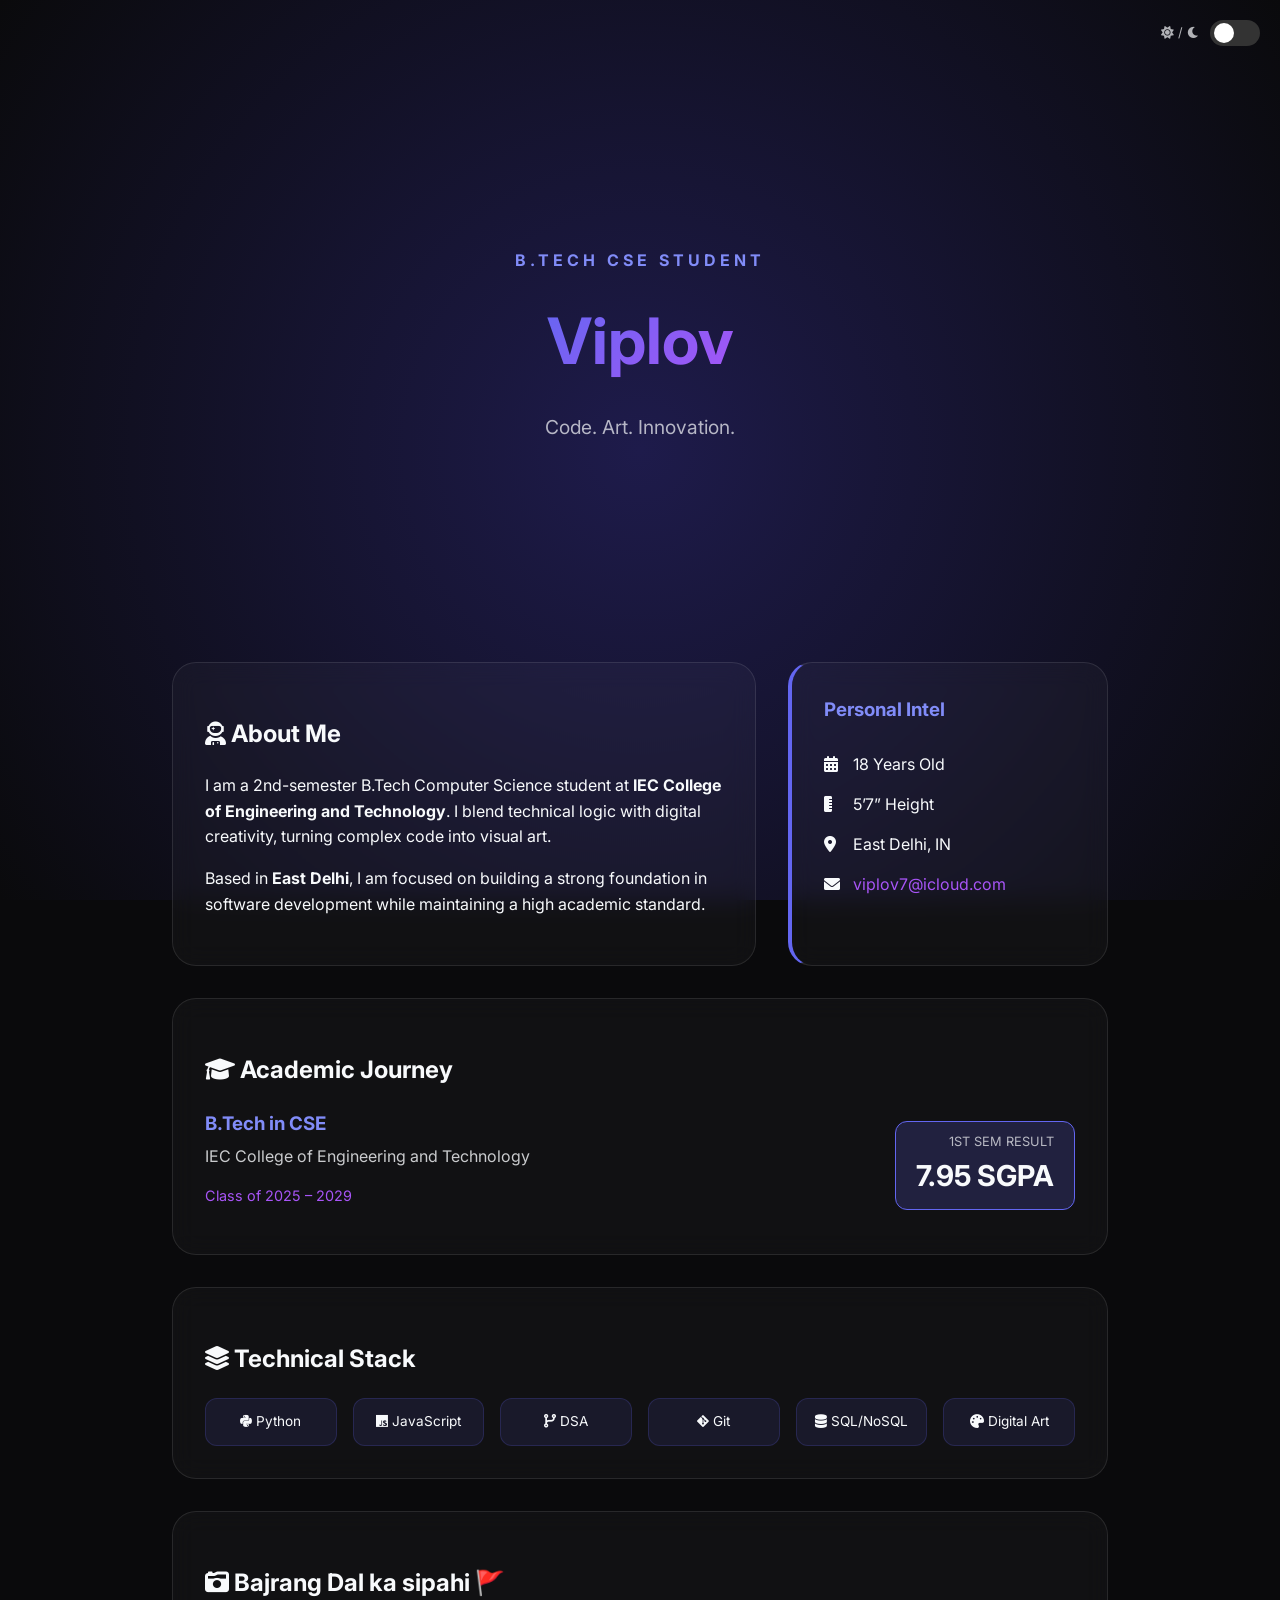
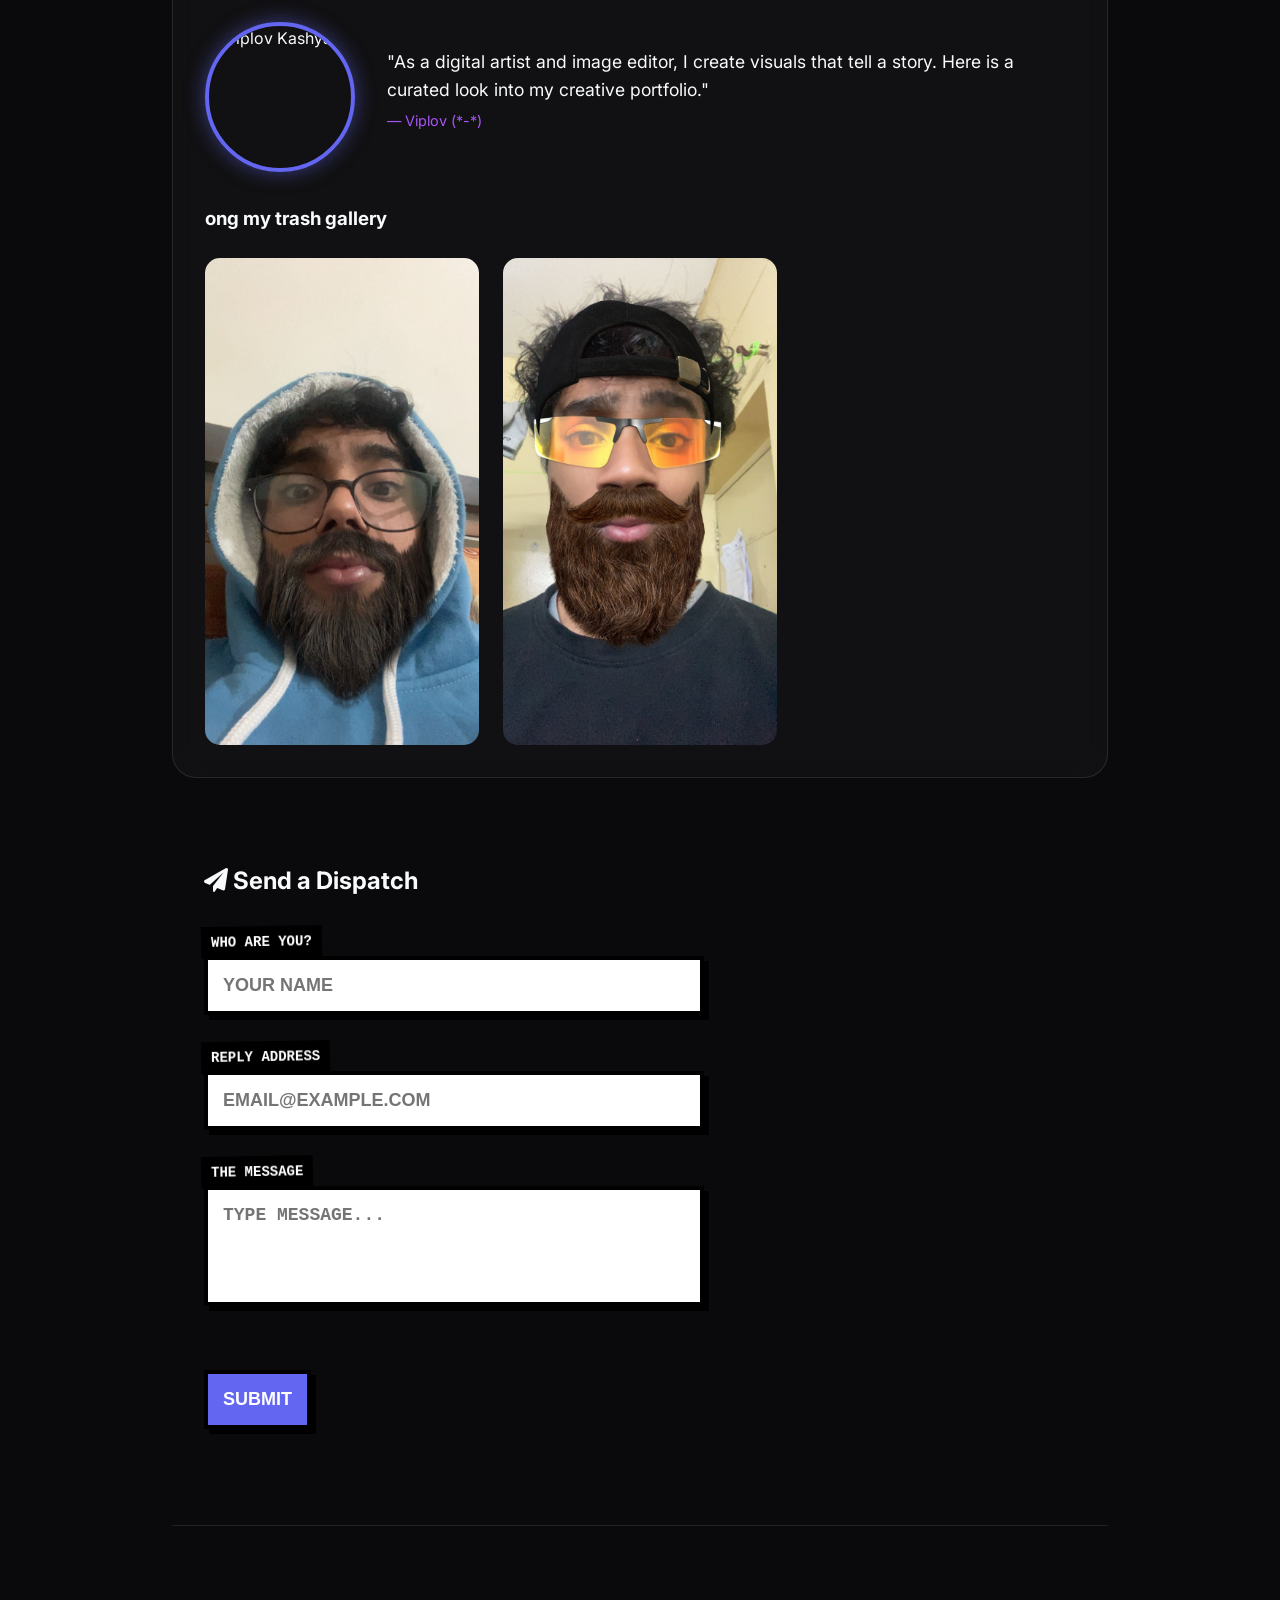
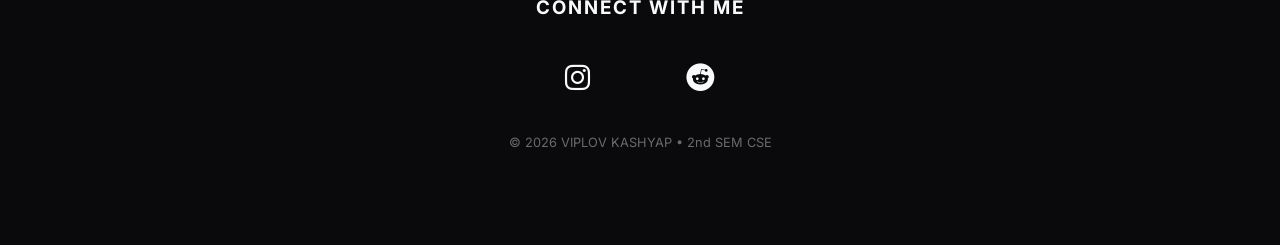
==== commit 496c7a30: "Update index.html" ====
--- a/index.html
+++ b/index.html
@@ -188,58 +188,60 @@
         }
         
         
-        
-                    /* Add this before your </style> tag */
-            .brutalist-container {
-              position: relative;
-              width: 100%;
-              max-width: 500px;
-              margin-bottom: 40px;
-              font-family: monospace;
-            }
-            
-            .brutalist-input {
-              width: 100%;
-              padding: 15px;
-              font-size: 18px;
-              font-weight: bold;
-              color: #000;
-              background-color: #fff;
-              border: 4px solid #000;
-              position: relative;
-              outline: none;
-              transition: all 0.3s cubic-bezier(0.25, 0.8, 0.25, 1);
-              box-shadow: 5px 5px 0 #000;
-            }
-            
-            .brutalist-input:focus {
-              animation: focus-pulse 2s infinite;
-              box-shadow: 8px 8px 0 #6366f1;
-              transform: translate(-2px, -2px);
-            }
-            
-            .brutalist-label {
-              position: absolute;
-              left: -3px;
-              top: -30px;
-              font-size: 14px;
-              font-weight: bold;
-              color: #fff;
-              background-color: #000;
-              padding: 5px 10px;
-              transform: rotate(-1deg);
-              z-index: 1;
-            }
-            
-            .brutalist-input:focus + .brutalist-label {
-              background-color: #6366f1;
-              transform: rotate(0deg);
-            }
-            
-            @keyframes focus-pulse {
-              0%, 100% { border-color: #000; }
-              50% { border-color: #6366f1; }
-            }
+.brutalist-container {
+  position: relative;
+  width: 100%;
+  max-width: 500px;
+  margin-bottom: 40px;
+  font-family: monospace;
+}
+
+.brutalist-input {
+  width: 100%;
+  padding: 15px;
+  font-size: 18px;
+  font-weight: bold;
+  color: #000;
+  background-color: #fff;
+  border: 4px solid #000;
+  position: relative;
+  outline: none;
+  transition: all 0.3s cubic-bezier(0.25, 0.8, 0.25, 1);
+  box-shadow: 5px 5px 0 #000;
+}
+
+.brutalist-input:focus {
+  animation: focus-pulse 2s infinite;
+  box-shadow: 8px 8px 0 #6366f1;
+  transform: translate(-2px, -2px);
+}
+
+.brutalist-label {
+  position: absolute;
+  left: -3px;
+  top: -30px;
+  font-size: 14px;
+  font-weight: bold;
+  color: #fff;
+  background-color: #000;
+  padding: 5px 10px;
+  transform: rotate(-1deg);
+  z-index: 1;
+}
+
+.brutalist-input:focus + .brutalist-label {
+  background-color: #6366f1;
+  transform: rotate(0deg);
+}
+
+@keyframes focus-pulse {
+  0%, 100% { border-color: #000; }
+  50% { border-color: #6366f1; }
+}
+
+        
+        
+        
 
     </style>
 </head>
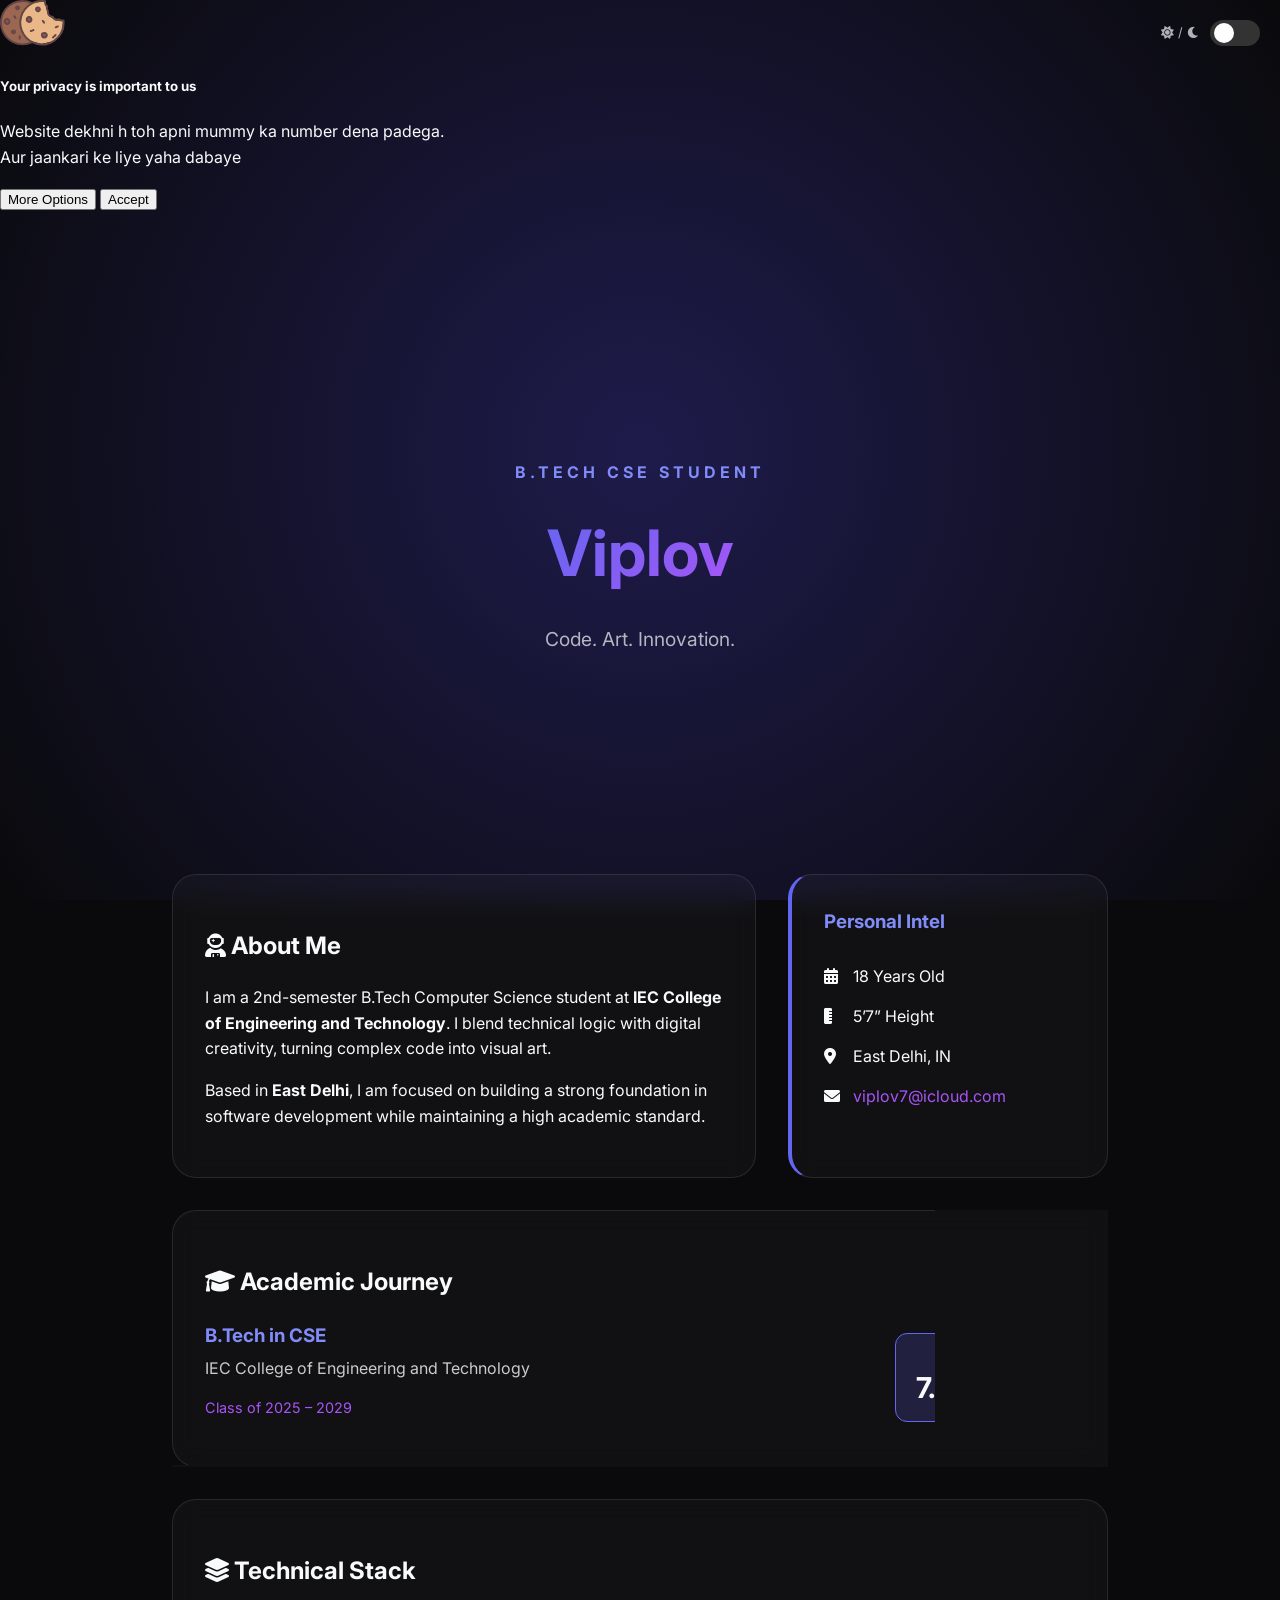
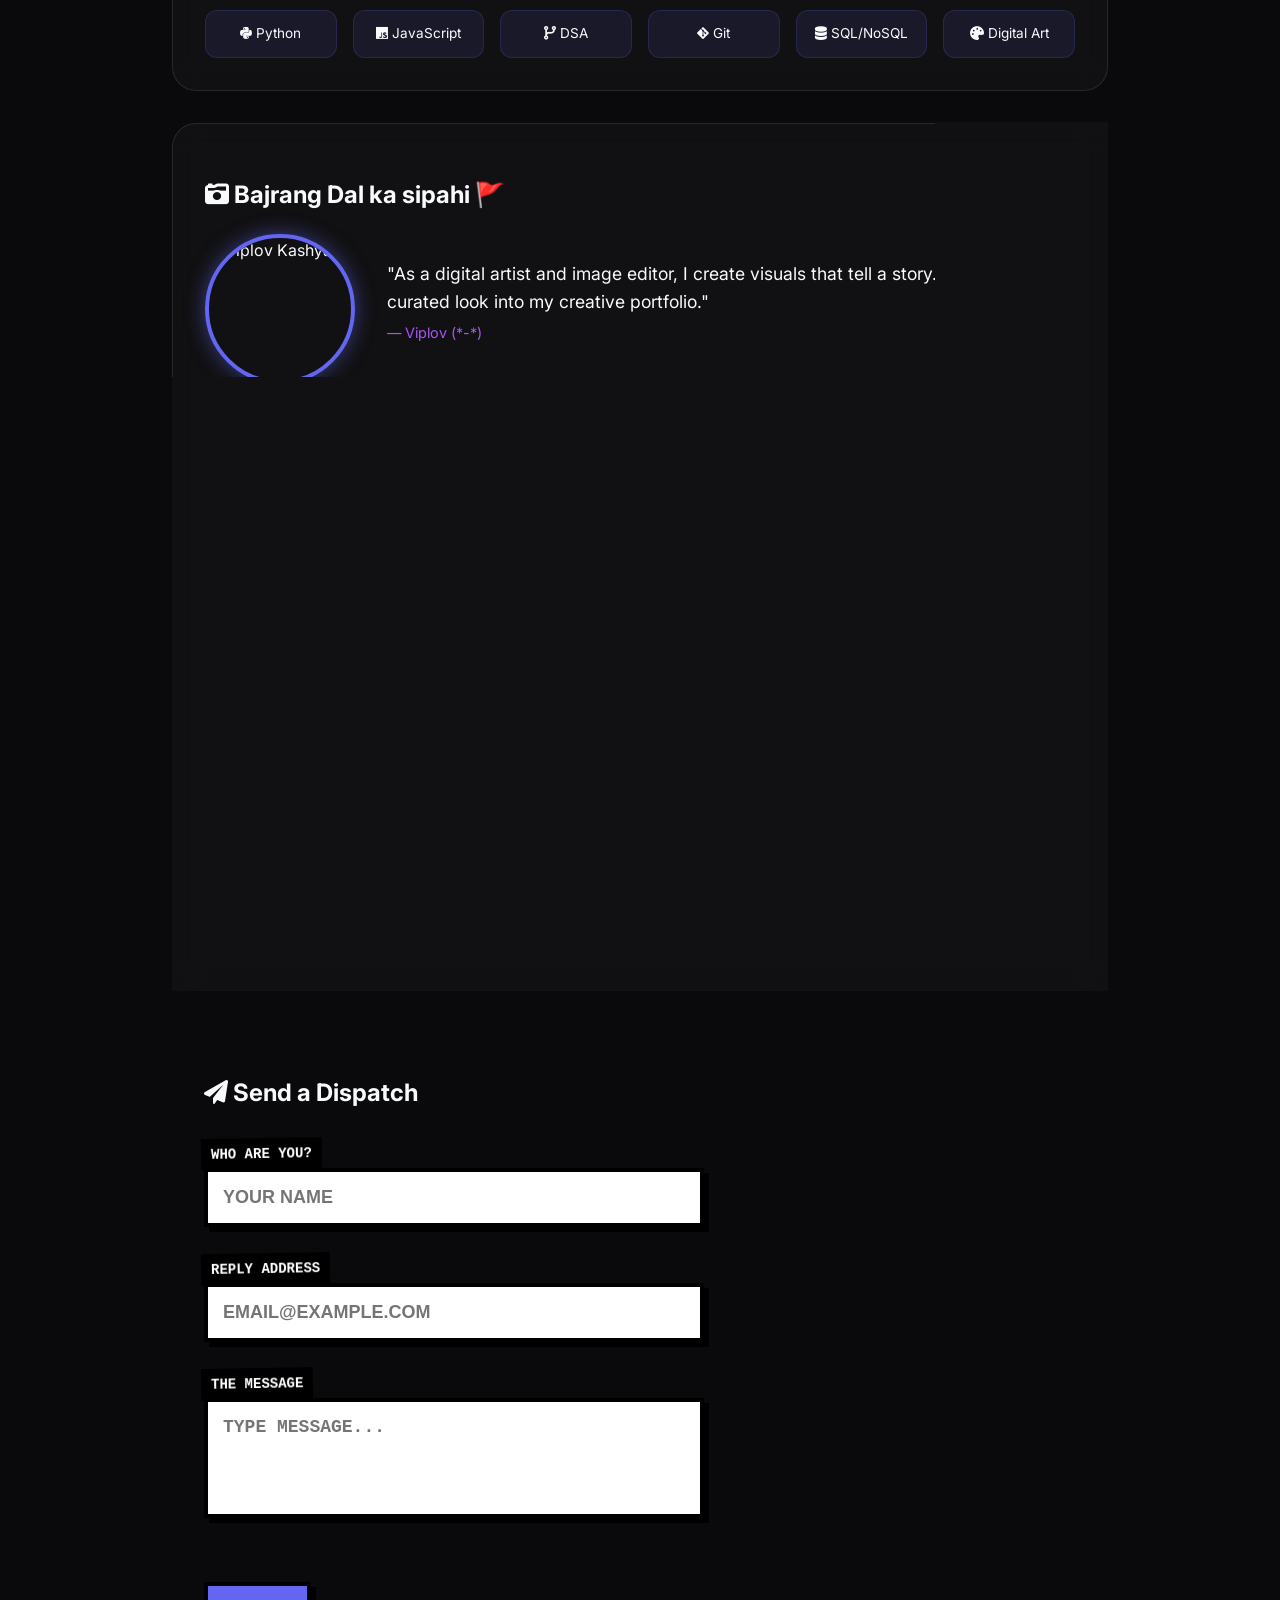
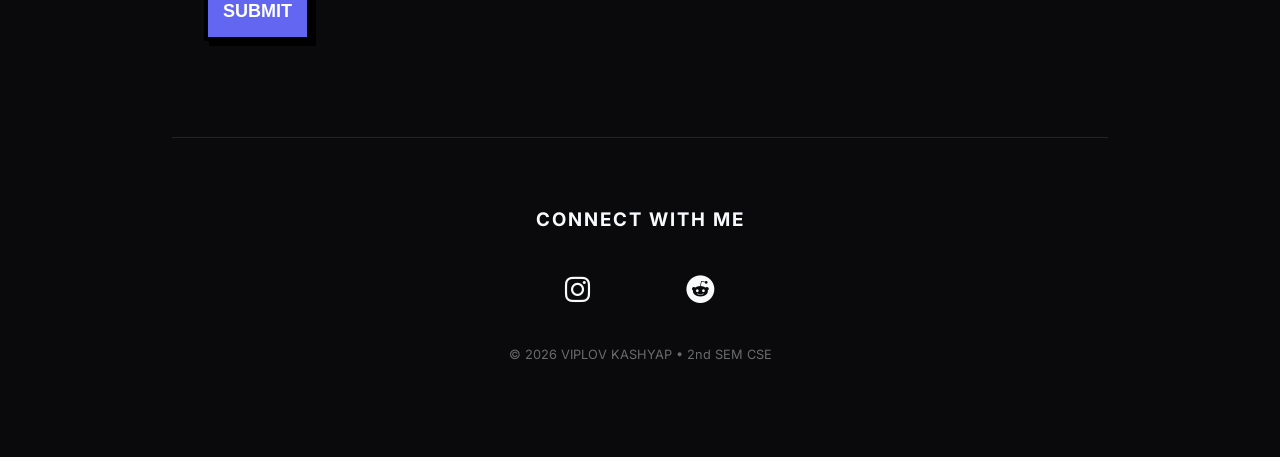
==== commit c5fad199: "Update index.html" ====
--- a/index.html
+++ b/index.html
@@ -6,7 +6,8 @@
     <title>Viplov Kashyap | Portfolio</title>
     <link rel="stylesheet" href="https://cdnjs.cloudflare.com/ajax/libs/font-awesome/6.0.0/css/all.min.css">
     <link href="https://fonts.googleapis.com/css2?family=Inter:wght@300;400;700&display=swap" rel="stylesheet">
-    
+    <script src="https://cdn.tailwindcss.com"></script>
+
     <style>
     
         /* Position the toggle in the top right */
@@ -246,6 +247,40 @@
     </style>
 </head>
 <body>
+    
+    
+<div id="cookie-banner" class="fixed bottom-10 left-1/2 -translate-x-1/2 z-[2000] flex justify-center w-full px-4">
+    <div class="[--shadow:rgba(60,64,67,0.3)_0_1px_2px_0,rgba(60,64,67,0.15)_0_2px_6px_2px] w-4/5 h-auto rounded-2xl bg-white [box-shadow:var(--shadow)] max-w-[300px]">
+      <div class="flex flex-col items-center justify-between pt-9 px-6 pb-6 relative">
+        <span class="relative mx-auto -mt-16 mb-8">
+          <svg xmlns="http://www.w3.org/2000/svg" fill="none" height="46" width="65">
+            <path stroke="#000" fill="#EAB789" d="M49.157 15.69L44.58.655l-12.422 1.96L21.044.654l-8.499 2.615-6.538 5.23-4.576 9.153v11.114l4.576 8.5 7.846 5.23 10.46 1.96 7.845-2.614 9.153 2.615 11.768-2.615 7.846-7.846 1.96-5.884.655-7.191-7.846-1.308-6.537-3.922z"></path>
+            <path fill="#9C6750" d="M32.286 3.749c-6.94 3.65-11.69 11.053-11.69 19.591 0 8.137 4.313 15.242 10.724 19.052a20.513 20.513 0 01-8.723 1.937c-11.598 0-21-9.626-21-21.5 0-11.875 9.402-21.5 21-21.5 3.495 0 6.79.874 9.689 2.42z" clip-rule="evenodd" fill-rule="evenodd"></path>
+            <path fill="#634647" d="M64.472 20.305a.954.954 0 00-1.172-.824 4.508 4.508 0 01-3.958-.934.953.953 0 00-1.076-.11c-.46.252-.977.383-1.502.382a3.154 3.154 0 01-2.97-2.11.954.954 0 00-.833-.634 4.54 4.54 0 01-4.205-4.507c.002-.23.022-.46.06-.687a.952.952 0 00-.213-.767 3.497 3.497 0 01-.614-3.5.953.953 0 00-.382-1.138 3.522 3.522 0 01-1.5-3.992.951.951 0 00-.762-1.227A22.611 22.611 0 0032.3 2.16 22.41 22.41 0 0022.657.001a22.654 22.654 0 109.648 43.15 22.644 22.644 0 0032.167-22.847zM22.657 43.4a20.746 20.746 0 110-41.493c2.566-.004 5.11.473 7.501 1.407a22.64 22.64 0 00.003 38.682 20.6 20.6 0 01-7.504 1.404zm19.286 0a20.746 20.746 0 112.131-41.384 5.417 5.417 0 001.918 4.635 5.346 5.346 0 00-.133 1.182A5.441 5.441 0 0046.879 11a5.804 5.804 0 00-.028.568 6.456 6.456 0 005.38 6.345 5.053 5.053 0 006.378 2.472 6.412 6.412 0 004.05 1.12 20.768 20.768 0 01-20.716 21.897z"></path>
+            <path fill="#644647" d="M54.962 34.3a17.719 17.719 0 01-2.602 2.378.954.954 0 001.14 1.53 19.637 19.637 0 002.884-2.634.955.955 0 00-1.422-1.274z"></path>
+            <path stroke-width="1.8" stroke="#644647" fill="#845556" d="M44.5 32.829c-.512 0-1.574.215-2 .5-.426.284-.342.263-.537.736a2.59 2.59 0 104.98.99c0-.686-.458-1.241-.943-1.726-.485-.486-.814-.5-1.5-.5zm-30.916-2.5c-.296 0-.912.134-1.159.311-.246.177-.197.164-.31.459a1.725 1.725 0 00-.086.932c.058.312.2.6.41.825.21.226.477.38.768.442.291.062.593.03.867-.092s.508-.329.673-.594a1.7 1.7 0 00.253-.896c0-.428-.266-.774-.547-1.076-.281-.302-.471-.31-.869-.311zm17.805-11.375c-.143-.492-.647-1.451-1.04-1.78-.392-.33-.348-.255-.857-.31a2.588 2.588 0 10.441 5.06c.66-.194 1.064-.788 1.395-1.39.33-.601.252-.92.06-1.58zm-22 2c-.143-.492-.647-1.451-1.04-1.78-.391-.33-.347-.255-.856-.31a2.589 2.589 0 10.44 5.06c.66-.194 1.064-.788 1.395-1.39.33-.601.252-.92.06-1.58zM38.112 7.329c-.395 0-1.216.179-1.545.415-.328.236-.263.218-.415.611-.151.393-.19.826-.114 1.243.078.417.268.8.548 1.1.28.301.636.506 1.024.59.388.082.79.04 1.155-.123.366-.163.678-.438.898-.792.22-.354.337-.77.337-1.195 0-.57-.354-1.031-.73-1.434-.374-.403-.628-.415-1.158-.415zm-19.123.703c.023-.296-.062-.92-.219-1.18-.157-.26-.148-.21-.432-.347a1.726 1.726 0 00-.922-.159 1.654 1.654 0 00-.856.344 1.471 1.471 0 00-.501.73c-.085.285-.077.589.023.872.1.282.287.532.538.718a1.7 1.7 0 00.873.323c.427.033.793-.204 1.116-.46.324-.256.347-.445.38-.841z"></path>
+            <path fill="#634647" d="M15.027 15.605a.954.954 0 00-1.553 1.108l1.332 1.863a.955.955 0 001.705-.77.955.955 0 00-.153-.34l-1.331-1.861z"></path>
+            <path fill="#644647" d="M43.31 23.21a.954.954 0 101.553-1.11l-1.266-1.772a.954.954 0 10-1.552 1.11l1.266 1.772z"></path>
+            <path fill="#634647" d="M19.672 35.374a.954.954 0 00-.954.953v2.363a.954.954 0 001.907 0v-2.362a.954.954 0 00-.953-.954z"></path>
+            <path fill="#644647" d="M33.129 29.18l-2.803 1.065a.953.953 0 00-.053 1.764.957.957 0 00.73.022l2.803-1.065a.953.953 0 00-.677-1.783v-.003zm24.373-3.628l-2.167.823a.956.956 0 00-.054 1.764.954.954 0 00.73.021l2.169-.823a.954.954 0 10-.678-1.784v-.001z"></path>
+          </svg>
+        </span>
+        <h5 class="text-sm font-semibold mb-2 text-left mr-auto text-zinc-700">Your privacy is important to us</h5>
+        <p class="w-full mb-4 text-sm text-justify text-zinc-600">
+          Website dekhni h toh apni mummy ka number dena padega.
+          <br /> Aur jaankari ke liye <a class="font-semibold underline">yaha dabaye</a>
+        </p>
+        <div class="flex items-center justify-between w-full">
+            <button class="text-sm text-zinc-600 font-semibold hover:underline">More Options</button>
+            <button onclick="document.getElementById('cookie-banner').style.display='none'" class="font-semibold py-2 px-8 text-sm rounded-lg text-[#634647] bg-[#ddad81] hover:bg-[#634647] hover:text-white transition-colors">
+              Accept
+            </button>
+        </div>
+      </div>
+    </div>
+</div>
+
+    
     <div class="theme-switch-wrapper">
     <span style="font-size: 0.8rem; opacity: 0.7;"><i class="fas fa-sun"></i> / <i class="fas fa-moon"></i></span>
     <input hidden="" id="check" name="check" type="checkbox">
